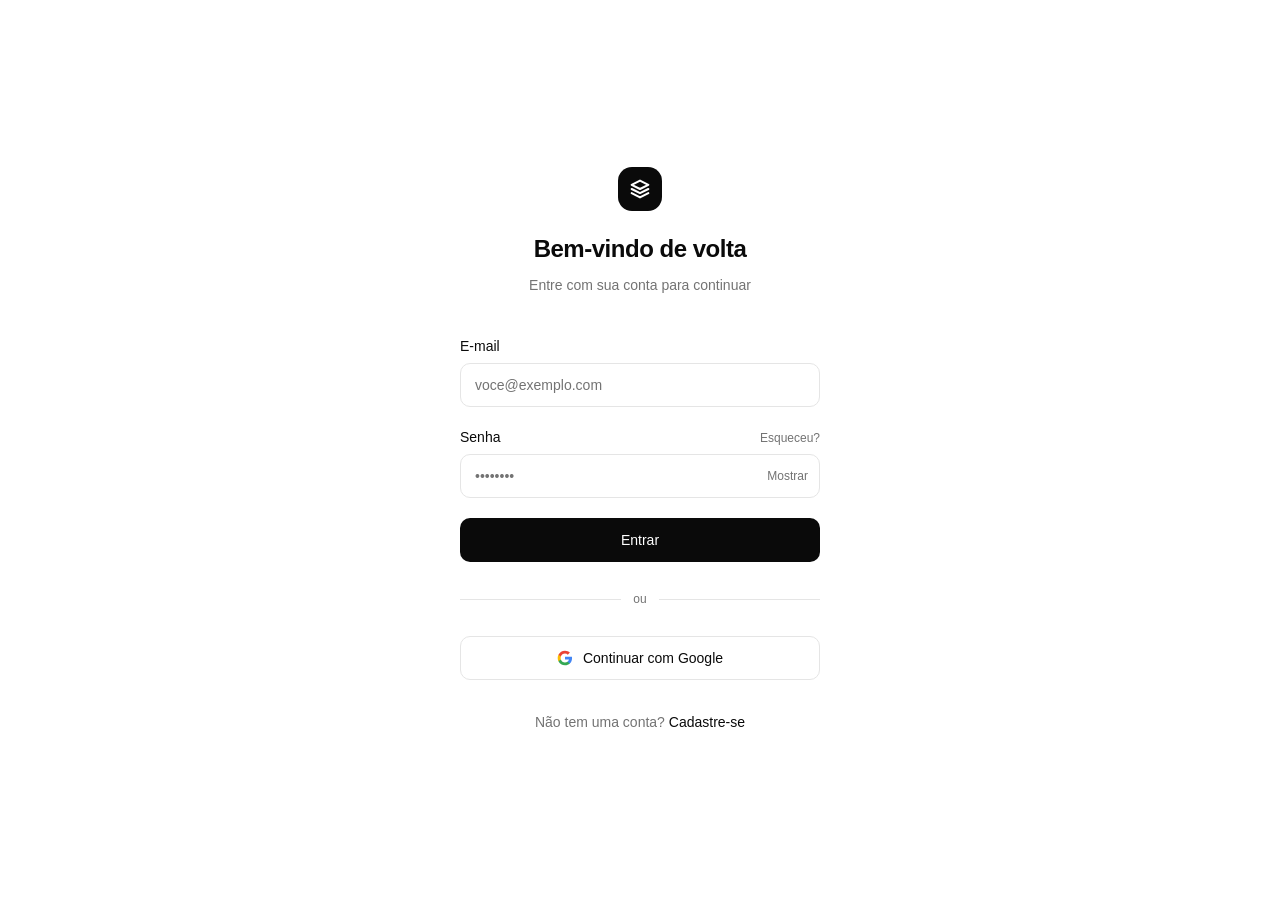
==== index.html @ 91287d7c "feat: primeiro commit do projeto tela de login" ====
<!DOCTYPE html>
<html lang="pt-BR">
<head>
  <meta charset="UTF-8" />
  <meta name="viewport" content="width=device-width, initial-scale=1.0" />
  <title>Entrar — Acesse sua conta</title>
  <link rel="stylesheet" href="style.css" />
</head>
<body>
  <main class="login-container">
    <div class="login-card">
      <!-- Brand -->
      <div class="brand">
        <div class="brand-logo">
          <svg viewBox="0 0 24 24" fill="none" stroke="currentColor" stroke-width="2.5" stroke-linecap="round" stroke-linejoin="round">
            <path d="M12 2L2 7l10 5 10-5-10-5z" />
            <path d="M2 17l10 5 10-5" />
            <path d="M2 12l10 5 10-5" />
          </svg>
        </div>
        <h1>Bem-vindo de volta</h1>
        <p>Entre com sua conta para continuar</p>
      </div>

      <!-- Form -->
      <form class="login-form" onsubmit="event.preventDefault(); console.log('login');">
        <div class="field">
          <label for="email">E-mail</label>
          <input type="email" id="email" placeholder="voce@exemplo.com" required />
        </div>

        <div class="field">
          <div class="field-header">
            <label for="password">Senha</label>
            <a href="#" class="link-muted">Esqueceu?</a>
          </div>
          <div class="password-wrapper">
            <input type="password" id="password" placeholder="••••••••" required />
            <button type="button" class="toggle-password" onclick="togglePassword()">Mostrar</button>
          </div>
        </div>

        <button type="submit" class="btn-primary">Entrar</button>
      </form>

      <!-- Divider -->
      <div class="divider">
        <span>ou</span>
      </div>

      <!-- Google -->
      <button type="button" class="btn-social">
        <svg viewBox="0 0 24 24" width="16" height="16">
          <path fill="#4285F4" d="M22.56 12.25c0-.78-.07-1.53-.2-2.25H12v4.26h5.92c-.26 1.37-1.04 2.53-2.21 3.31v2.77h3.57c2.08-1.92 3.28-4.74 3.28-8.09z"/>
          <path fill="#34A853" d="M12 23c2.97 0 5.46-.98 7.28-2.66l-3.57-2.77c-.98.66-2.23 1.06-3.71 1.06-2.86 0-5.29-1.93-6.16-4.53H2.18v2.84C3.99 20.53 7.7 23 12 23z"/>
          <path fill="#FBBC05" d="M5.84 14.09c-.22-.66-.35-1.36-.35-2.09s.13-1.43.35-2.09V7.07H2.18C1.43 8.55 1 10.22 1 12s.43 3.45 1.18 4.93l2.85-2.22.81-.62z"/>
          <path fill="#EA4335" d="M12 5.38c1.62 0 3.06.56 4.21 1.64l3.15-3.15C17.45 2.09 14.97 1 12 1 7.7 1 3.99 3.47 2.18 7.07l3.66 2.84c.87-2.6 3.3-4.53 6.16-4.53z"/>
        </svg>
        Continuar com Google
      </button>

      <!-- Footer -->
      <p class="signup">
        Não tem uma conta? <a href="#">Cadastre-se</a>
      </p>
    </div>
  </main>

  <script>
    function togglePassword() {
      const input = document.getElementById('password');
      const btn = document.querySelector('.toggle-password');
      if (input.type === 'password') {
        input.type = 'text';
        btn.textContent = 'Ocultar';
      } else {
        input.type = 'password';
        btn.textContent = 'Mostrar';
      }
    }
  </script>
</body>
</html>
---- style.css ----
/* Reset */
* {
  margin: 0;
  padding: 0;
  box-sizing: border-box;
}

:root {
  --background: #ffffff;
  --foreground: #0a0a0a;
  --muted: #f5f5f5;
  --muted-foreground: #737373;
  --border: #e5e5e5;
  --radius: 10px;
}

body {
  font-family: -apple-system, BlinkMacSystemFont, "Segoe UI", Inter, Roboto, sans-serif;
  background-color: var(--background);
  color: var(--foreground);
  -webkit-font-smoothing: antialiased;
  line-height: 1.5;
}

/* Layout */
.login-container {
  min-height: 100vh;
  display: flex;
  align-items: center;
  justify-content: center;
  padding: 48px 24px;
}

.login-card {
  width: 100%;
  max-width: 360px;
}

/* Brand */
.brand {
  text-align: center;
  margin-bottom: 40px;
}

.brand-logo {
  width: 44px;
  height: 44px;
  border-radius: 14px;
  background-color: var(--foreground);
  color: var(--background);
  display: inline-flex;
  align-items: center;
  justify-content: center;
  margin-bottom: 20px;
}

.brand-logo svg {
  width: 20px;
  height: 20px;
}

.brand h1 {
  font-size: 24px;
  font-weight: 600;
  letter-spacing: -0.02em;
  color: var(--foreground);
}

.brand p {
  margin-top: 8px;
  font-size: 14px;
  color: var(--muted-foreground);
}

/* Form */
.login-form {
  display: flex;
  flex-direction: column;
  gap: 20px;
}

.field {
  display: flex;
  flex-direction: column;
  gap: 6px;
}

.field-header {
  display: flex;
  align-items: center;
  justify-content: space-between;
}

.field label {
  font-size: 14px;
  font-weight: 500;
  color: var(--foreground);
}

.link-muted {
  font-size: 12px;
  color: var(--muted-foreground);
  text-decoration: none;
  transition: color 0.15s ease;
}

.link-muted:hover {
  color: var(--foreground);
}

.field input {
  width: 100%;
  height: 44px;
  padding: 0 14px;
  border-radius: var(--radius);
  border: 1px solid var(--border);
  background-color: var(--background);
  color: var(--foreground);
  font-size: 14px;
  font-family: inherit;
  outline: none;
  transition: border-color 0.15s ease;
}

.field input::placeholder {
  color: var(--muted-foreground);
}

.field input:focus {
  border-color: var(--foreground);
}

/* Password */
.password-wrapper {
  position: relative;
}

.password-wrapper input {
  padding-right: 70px;
}

.toggle-password {
  position: absolute;
  right: 12px;
  top: 50%;
  transform: translateY(-50%);
  background: none;
  border: none;
  font-size: 12px;
  color: var(--muted-foreground);
  cursor: pointer;
  font-family: inherit;
  transition: color 0.15s ease;
}

.toggle-password:hover {
  color: var(--foreground);
}

/* Buttons */
.btn-primary {
  width: 100%;
  height: 44px;
  border-radius: var(--radius);
  background-color: var(--foreground);
  color: var(--background);
  font-size: 14px;
  font-weight: 500;
  font-family: inherit;
  border: none;
  cursor: pointer;
  transition: opacity 0.15s ease;
}

.btn-primary:hover {
  opacity: 0.9;
}

.btn-primary:active {
  opacity: 0.8;
}

/* Divider */
.divider {
  display: flex;
  align-items: center;
  gap: 12px;
  margin: 28px 0;
}

.divider::before,
.divider::after {
  content: "";
  flex: 1;
  height: 1px;
  background-color: var(--border);
}

.divider span {
  font-size: 12px;
  color: var(--muted-foreground);
}

/* Social button */
.btn-social {
  width: 100%;
  height: 44px;
  border-radius: var(--radius);
  border: 1px solid var(--border);
  background-color: var(--background);
  color: var(--foreground);
  font-size: 14px;
  font-weight: 500;
  font-family: inherit;
  cursor: pointer;
  display: flex;
  align-items: center;
  justify-content: center;
  gap: 10px;
  transition: background-color 0.15s ease;
}

.btn-social:hover {
  background-color: var(--muted);
}

/* Footer */
.signup {
  margin-top: 32px;
  text-align: center;
  font-size: 14px;
  color: var(--muted-foreground);
}

.signup a {
  color: var(--foreground);
  font-weight: 500;
  text-decoration: none;
}

.signup a:hover {
  text-decoration: underline;
  text-underline-offset: 4px;
}
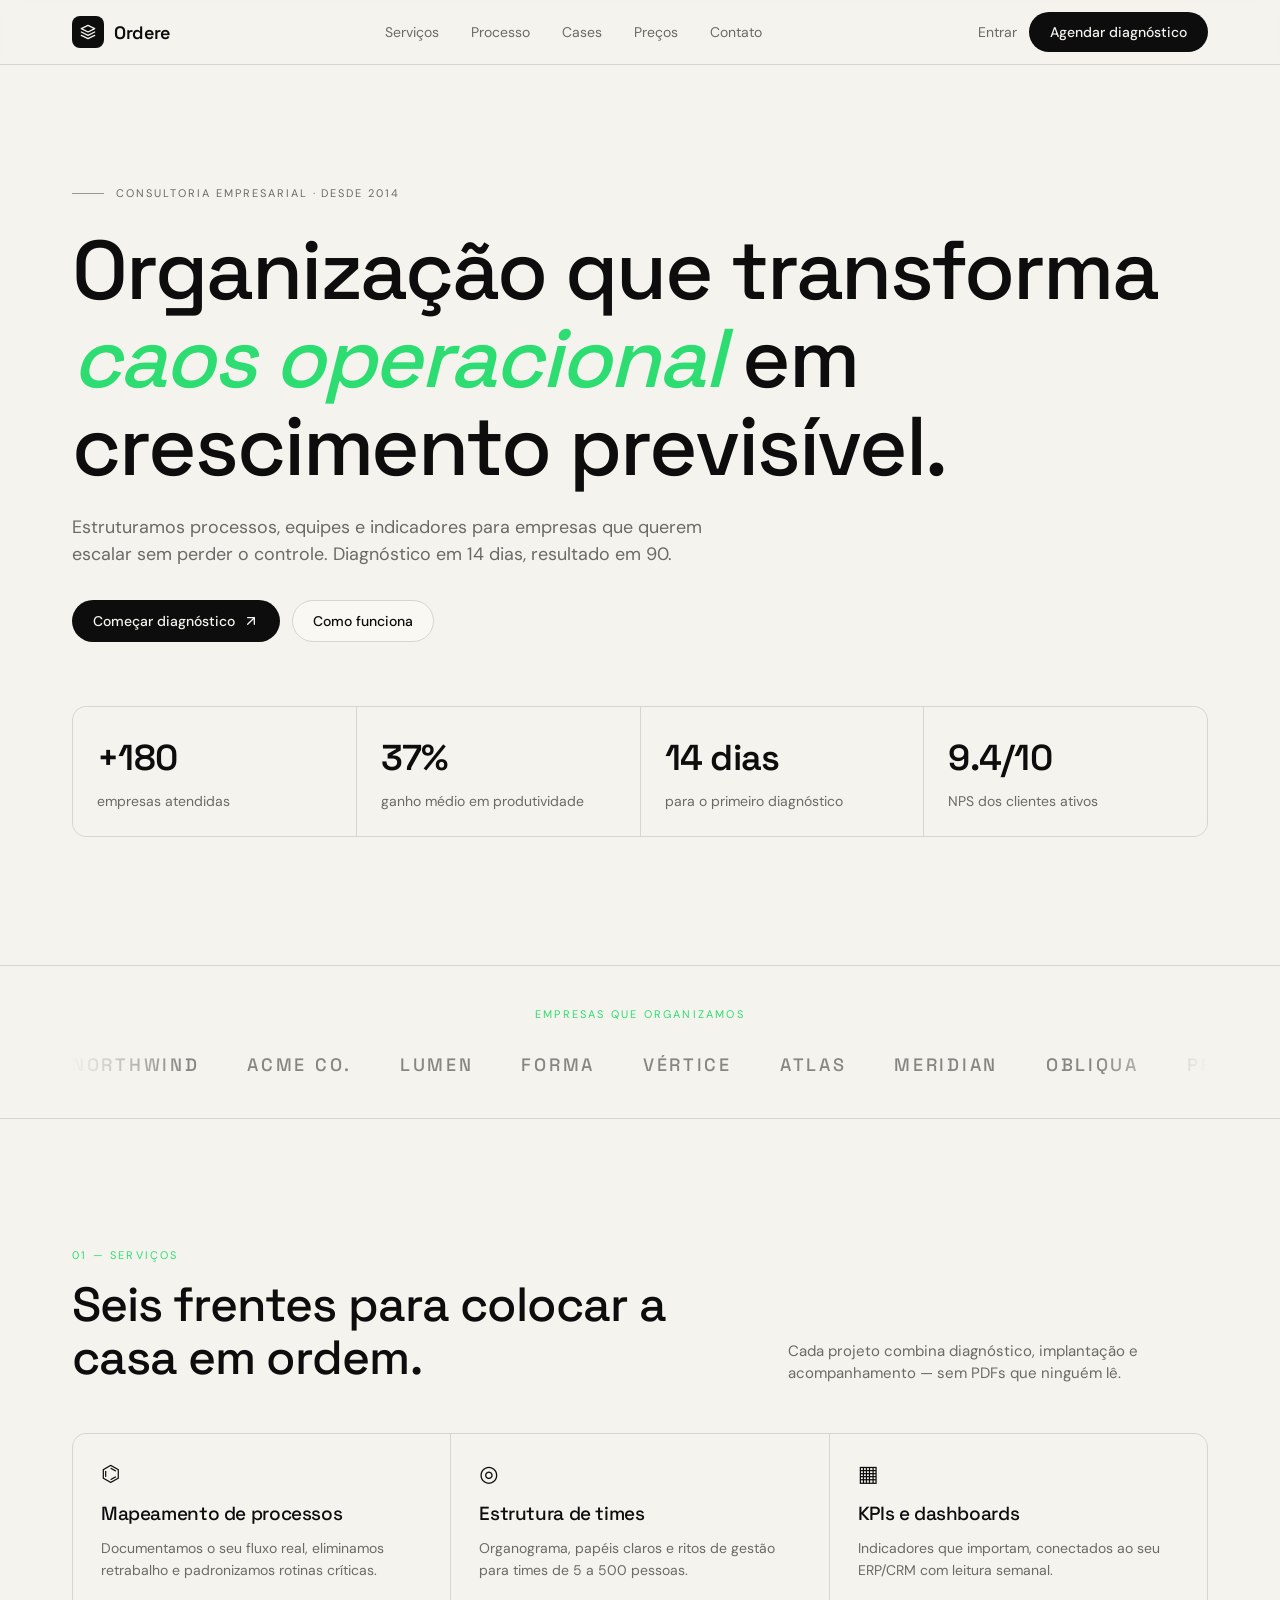
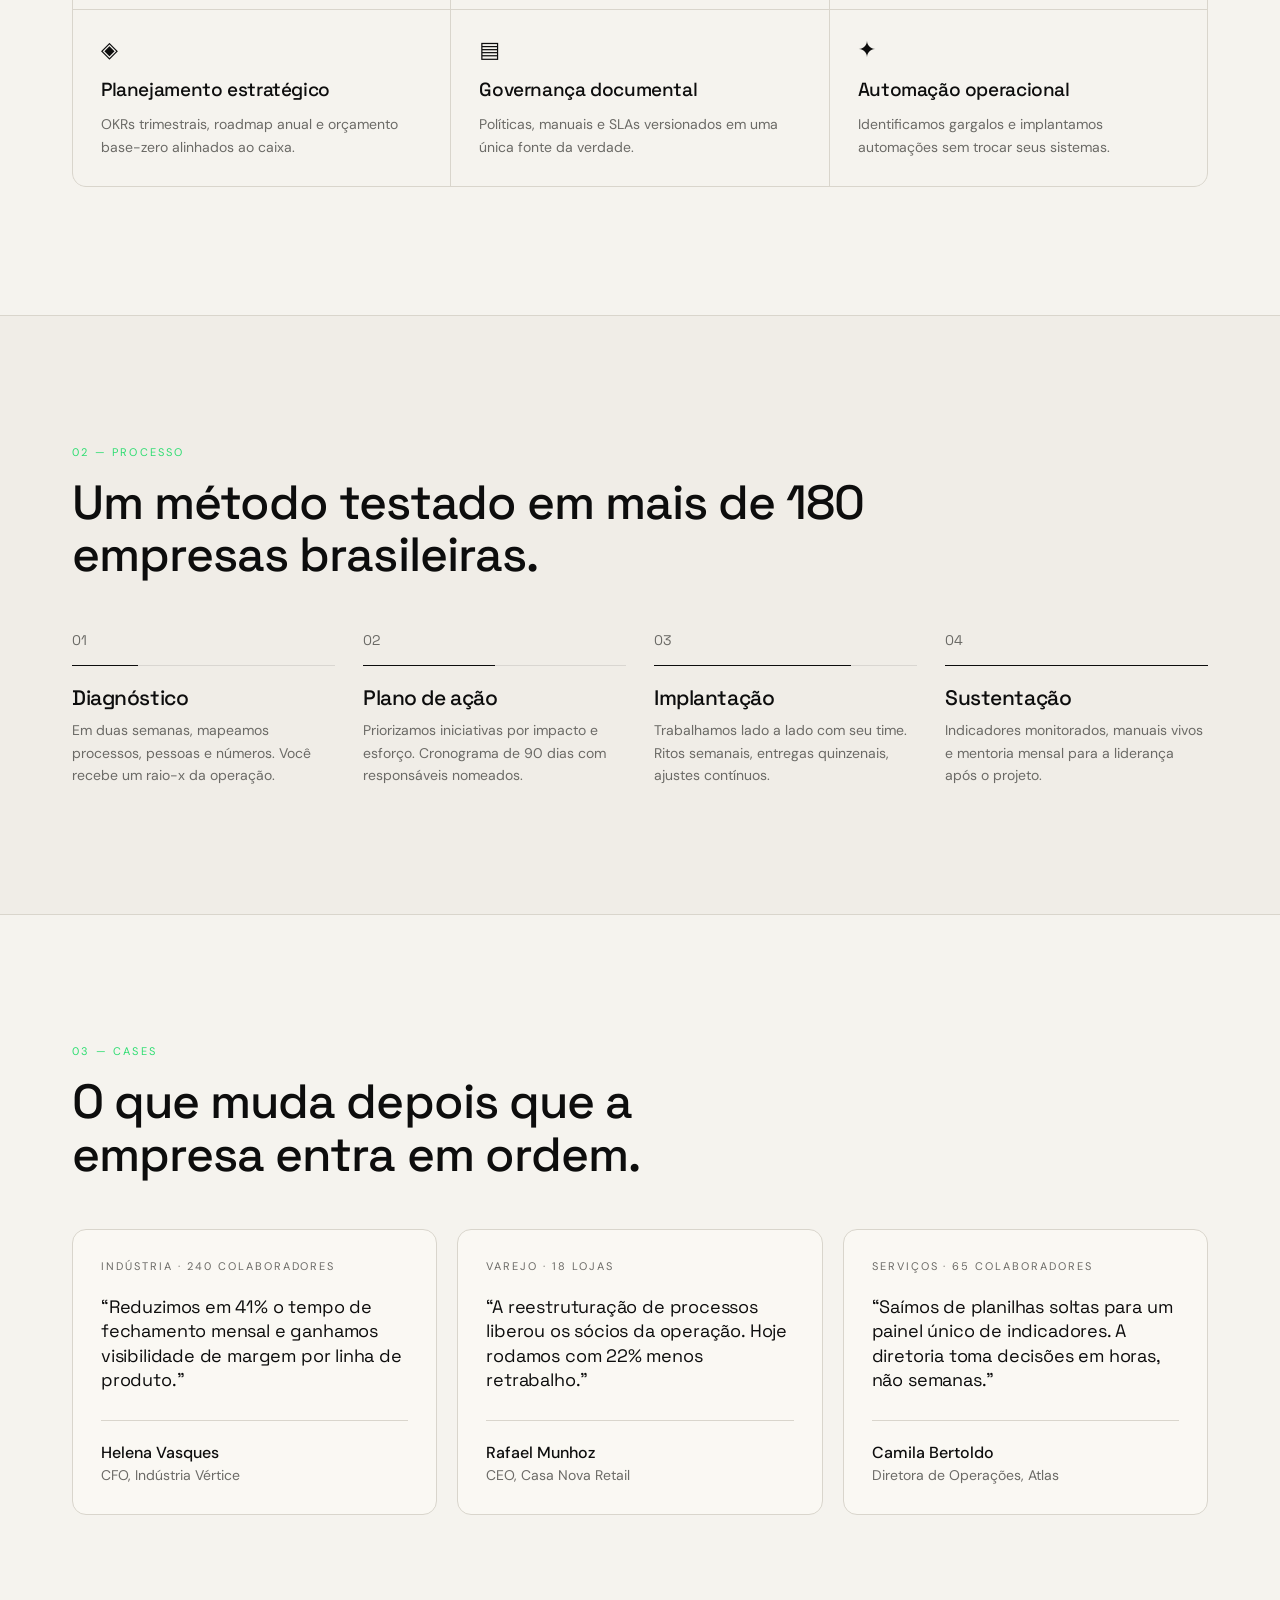
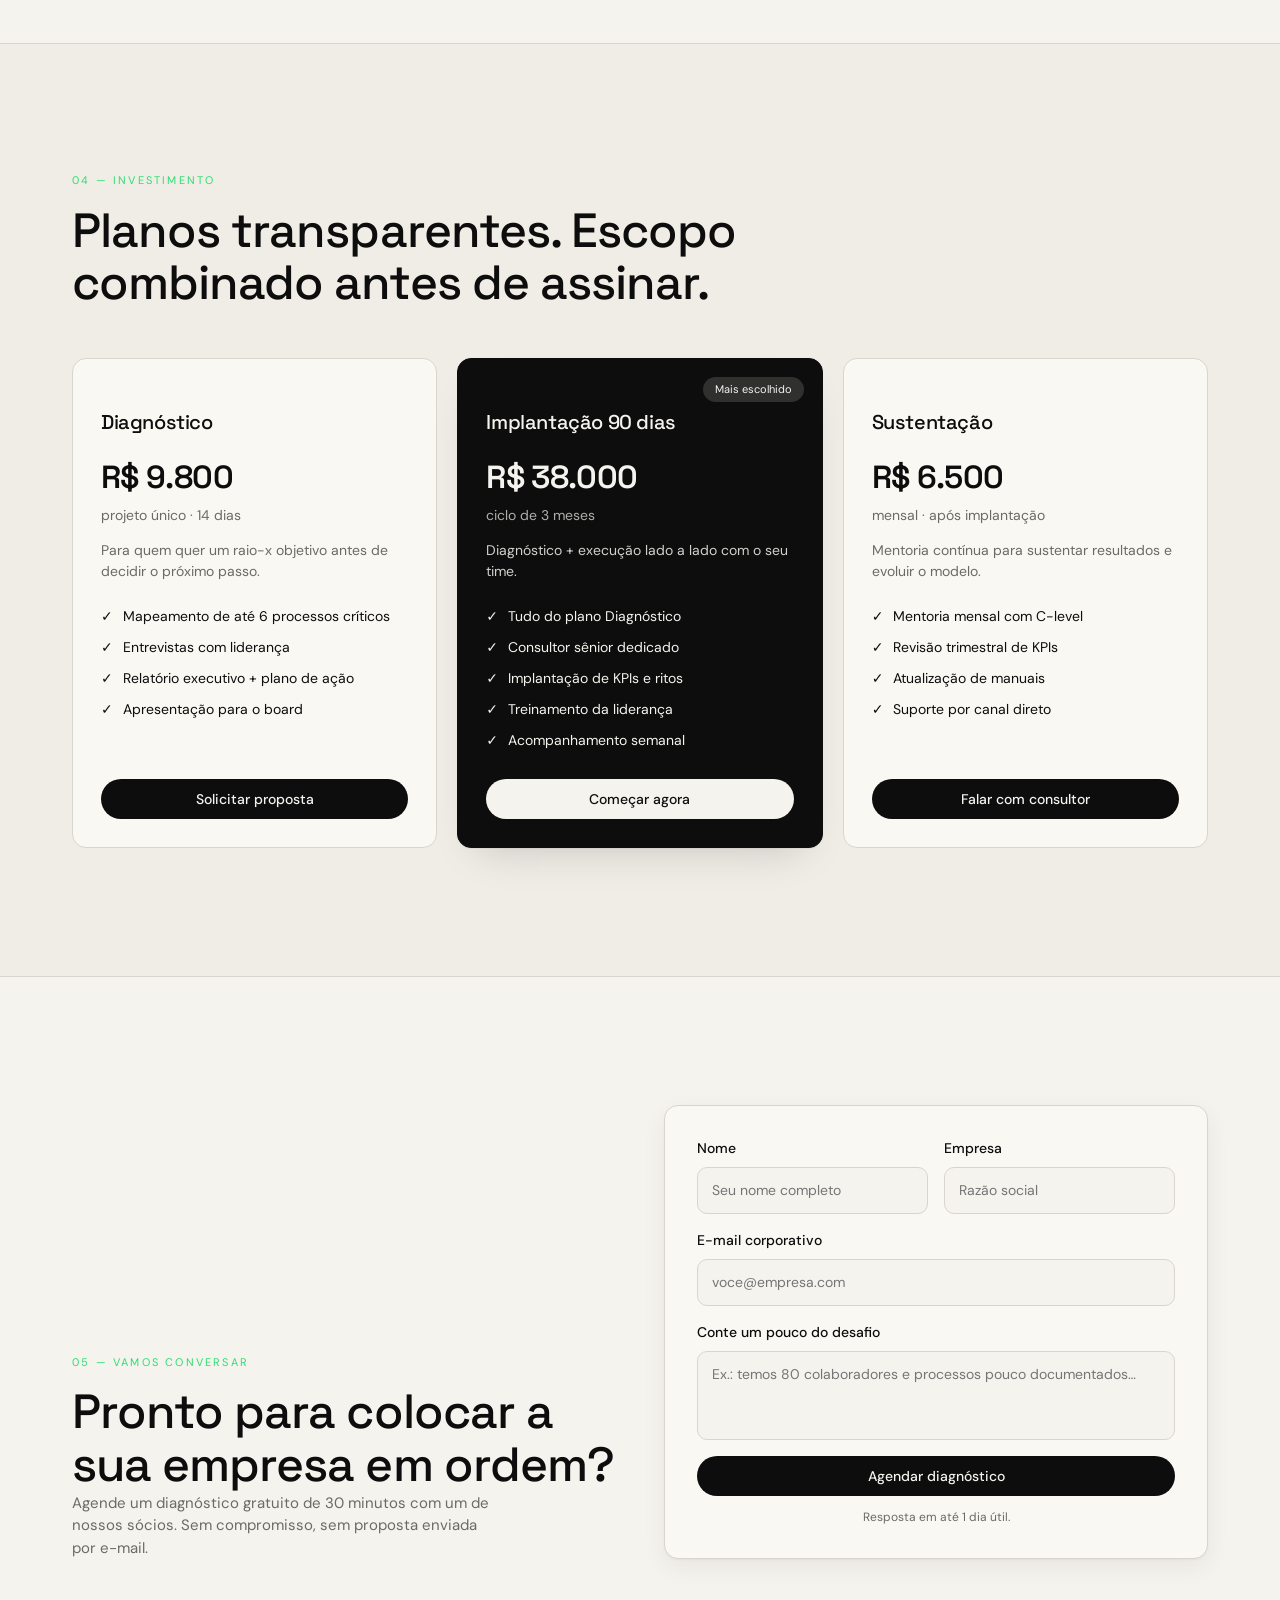
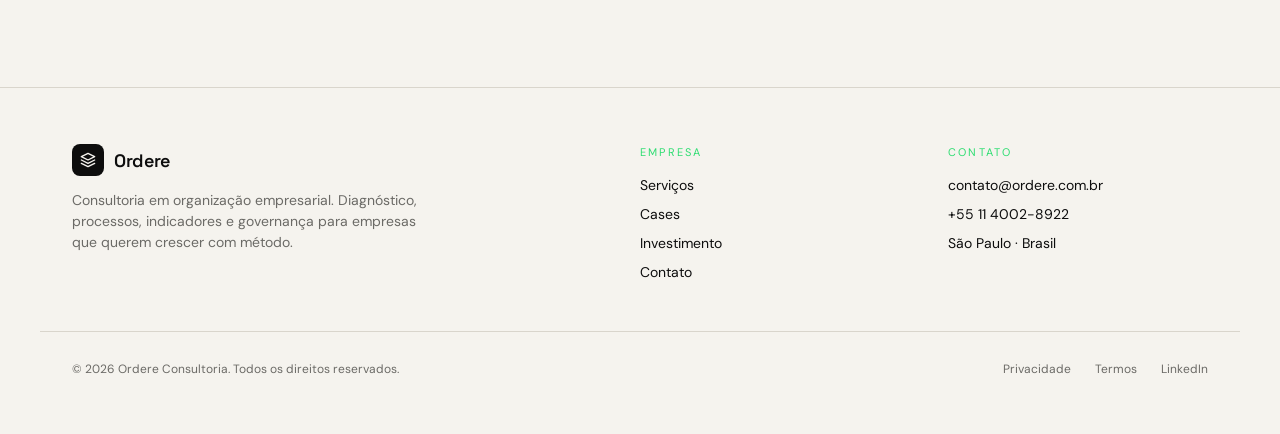
==== commit 83d7f64b: "feat: primeiro commit do projeto" ====
--- a/index.html
+++ b/index.html
@@ -3,81 +3,327 @@
 <head>
   <meta charset="UTF-8" />
   <meta name="viewport" content="width=device-width, initial-scale=1.0" />
-  <title>Entrar — Acesse sua conta</title>
-  <link rel="stylesheet" href="style.css" />
+  <title>Ordere — Consultoria em organização empresarial</title>
+  <meta name="description" content="Diagnóstico, processos, KPIs e governança para empresas que querem escalar com método. Resultado em 90 dias." />
+  <link rel="preconnect" href="https://fonts.googleapis.com" />
+  <link rel="preconnect" href="https://fonts.gstatic.com" crossorigin />
+  <link href="https://fonts.googleapis.com/css2?family=Space+Grotesk:wght@400;500;600;700&family=DM+Sans:wght@400;500;600&display=swap" rel="stylesheet" />
+  <link rel="stylesheet" href="css/land.css" />
 </head>
 <body>
-  <main class="login-container">
-    <div class="login-card">
-      <!-- Brand -->
-      <div class="brand">
-        <div class="brand-logo">
-          <svg viewBox="0 0 24 24" fill="none" stroke="currentColor" stroke-width="2.5" stroke-linecap="round" stroke-linejoin="round">
-            <path d="M12 2L2 7l10 5 10-5-10-5z" />
-            <path d="M2 17l10 5 10-5" />
-            <path d="M2 12l10 5 10-5" />
-          </svg>
-        </div>
-        <h1>Bem-vindo de volta</h1>
-        <p>Entre com sua conta para continuar</p>
-      </div>
-
-      <!-- Form -->
-      <form class="login-form" onsubmit="event.preventDefault(); console.log('login');">
+
+  <!-- NAVBAR -->
+  <header class="navbar">
+    <div class="container nav-inner">
+      <a href="#" class="logo">
+        <span class="logo-mark">
+          <svg viewBox="0 0 24 24" fill="none" stroke="currentColor" stroke-width="2" stroke-linecap="round" stroke-linejoin="round"><polygon points="12 2 2 7 12 12 22 7 12 2"></polygon><polyline points="2 17 12 22 22 17"></polyline><polyline points="2 12 12 17 22 12"></polyline></svg>
+        </span>
+        <span class="logo-text">Ordere</span>
+      </a>
+      <nav class="nav-links">
+        <a href="#servicos">Serviços</a>
+        <a href="#processo">Processo</a>
+        <a href="#cases">Cases</a>
+        <a href="#precos">Preços</a>
+        <a href="#contato">Contato</a>
+      </nav>
+      <div class="nav-actions">
+        <a href="login.html" class="link-muted hide-sm">Entrar</a>
+        <a href="#contato" class="btn btn-primary">Agendar diagnóstico</a>
+      </div>
+    </div>
+  </header>
+
+  <!-- HERO -->
+  <section class="hero">
+    <div class="container">
+      <div class="eyebrow">
+        <span class="eyebrow-line"></span>
+        Consultoria empresarial · Desde 2014
+      </div>
+      <h1 class="hero-title">
+        Organização que transforma
+        <span class="italic muted"> caos operacional </span>
+        em crescimento previsível.
+      </h1>
+      <p class="hero-sub">
+        Estruturamos processos, equipes e indicadores para empresas que querem escalar
+        sem perder o controle. Diagnóstico em 14 dias, resultado em 90.
+      </p>
+      <div class="hero-actions">
+        <a href="#contato" class="btn btn-primary">
+          Começar diagnóstico
+          <svg class="icon" viewBox="0 0 24 24" fill="none" stroke="currentColor" stroke-width="2" stroke-linecap="round" stroke-linejoin="round"><line x1="7" y1="17" x2="17" y2="7"></line><polyline points="7 7 17 7 17 17"></polyline></svg>
+        </a>
+        <a href="#processo" class="btn btn-outline">Como funciona</a>
+      </div>
+
+      <div class="metrics">
+        <div class="metric"><div class="metric-k">+180</div><div class="metric-v">empresas atendidas</div></div>
+        <div class="metric"><div class="metric-k">37%</div><div class="metric-v">ganho médio em produtividade</div></div>
+        <div class="metric"><div class="metric-k">14 dias</div><div class="metric-v">para o primeiro diagnóstico</div></div>
+        <div class="metric"><div class="metric-k">9.4/10</div><div class="metric-v">NPS dos clientes ativos</div></div>
+      </div>
+    </div>
+  </section>
+
+  <!-- LOGOS -->
+  <section class="logos">
+    <div class="container">
+      <p class="section-eyebrow center">Empresas que organizamos</p>
+      <div class="marquee-mask">
+        <div class="marquee-track">
+          <span>NORTHWIND</span><span>ACME CO.</span><span>LUMEN</span><span>FORMA</span>
+          <span>VÉRTICE</span><span>ATLAS</span><span>MERIDIAN</span><span>OBLIQUA</span>
+          <span>PRISMA</span><span>CASA NOVA</span><span>ORBE</span><span>TRAMA</span>
+          <!-- duplicate for seamless loop -->
+          <span>NORTHWIND</span><span>ACME CO.</span><span>LUMEN</span><span>FORMA</span>
+          <span>VÉRTICE</span><span>ATLAS</span><span>MERIDIAN</span><span>OBLIQUA</span>
+          <span>PRISMA</span><span>CASA NOVA</span><span>ORBE</span><span>TRAMA</span>
+        </div>
+      </div>
+    </div>
+  </section>
+
+  <!-- SERVIÇOS -->
+  <section id="servicos" class="section">
+    <div class="container">
+      <div class="section-head">
+        <div>
+          <p class="section-eyebrow">01 — Serviços</p>
+          <h2 class="section-title">Seis frentes para colocar a casa em ordem.</h2>
+        </div>
+        <p class="section-lead">Cada projeto combina diagnóstico, implantação e acompanhamento — sem PDFs que ninguém lê.</p>
+      </div>
+
+      <div class="grid-cards">
+        <article class="card">
+          <div class="card-icon">⌬</div>
+          <h3>Mapeamento de processos</h3>
+          <p>Documentamos o seu fluxo real, eliminamos retrabalho e padronizamos rotinas críticas.</p>
+        </article>
+        <article class="card">
+          <div class="card-icon">◎</div>
+          <h3>Estrutura de times</h3>
+          <p>Organograma, papéis claros e ritos de gestão para times de 5 a 500 pessoas.</p>
+        </article>
+        <article class="card">
+          <div class="card-icon">▦</div>
+          <h3>KPIs e dashboards</h3>
+          <p>Indicadores que importam, conectados ao seu ERP/CRM com leitura semanal.</p>
+        </article>
+        <article class="card">
+          <div class="card-icon">◈</div>
+          <h3>Planejamento estratégico</h3>
+          <p>OKRs trimestrais, roadmap anual e orçamento base-zero alinhados ao caixa.</p>
+        </article>
+        <article class="card">
+          <div class="card-icon">▤</div>
+          <h3>Governança documental</h3>
+          <p>Políticas, manuais e SLAs versionados em uma única fonte da verdade.</p>
+        </article>
+        <article class="card">
+          <div class="card-icon">✦</div>
+          <h3>Automação operacional</h3>
+          <p>Identificamos gargalos e implantamos automações sem trocar seus sistemas.</p>
+        </article>
+      </div>
+    </div>
+  </section>
+
+  <!-- PROCESSO -->
+  <section id="processo" class="section section-alt">
+    <div class="container">
+      <p class="section-eyebrow">02 — Processo</p>
+      <h2 class="section-title narrow">Um método testado em mais de 180 empresas brasileiras.</h2>
+
+      <div class="steps">
+        <div class="step">
+          <div class="step-n">01</div>
+          <div class="step-bar"><div class="step-bar-fill" style="width:25%"></div></div>
+          <h3>Diagnóstico</h3>
+          <p>Em duas semanas, mapeamos processos, pessoas e números. Você recebe um raio-x da operação.</p>
+        </div>
+        <div class="step">
+          <div class="step-n">02</div>
+          <div class="step-bar"><div class="step-bar-fill" style="width:50%"></div></div>
+          <h3>Plano de ação</h3>
+          <p>Priorizamos iniciativas por impacto e esforço. Cronograma de 90 dias com responsáveis nomeados.</p>
+        </div>
+        <div class="step">
+          <div class="step-n">03</div>
+          <div class="step-bar"><div class="step-bar-fill" style="width:75%"></div></div>
+          <h3>Implantação</h3>
+          <p>Trabalhamos lado a lado com seu time. Ritos semanais, entregas quinzenais, ajustes contínuos.</p>
+        </div>
+        <div class="step">
+          <div class="step-n">04</div>
+          <div class="step-bar"><div class="step-bar-fill" style="width:100%"></div></div>
+          <h3>Sustentação</h3>
+          <p>Indicadores monitorados, manuais vivos e mentoria mensal para a liderança após o projeto.</p>
+        </div>
+      </div>
+    </div>
+  </section>
+
+  <!-- CASES -->
+  <section id="cases" class="section">
+    <div class="container">
+      <p class="section-eyebrow">03 — Cases</p>
+      <h2 class="section-title">O que muda depois que a empresa entra em ordem.</h2>
+
+      <div class="cases">
+        <figure class="case">
+          <div class="case-sector">Indústria · 240 colaboradores</div>
+          <blockquote>“Reduzimos em 41% o tempo de fechamento mensal e ganhamos visibilidade de margem por linha de produto.”</blockquote>
+          <figcaption><strong>Helena Vasques</strong><span>CFO, Indústria Vértice</span></figcaption>
+        </figure>
+        <figure class="case">
+          <div class="case-sector">Varejo · 18 lojas</div>
+          <blockquote>“A reestruturação de processos liberou os sócios da operação. Hoje rodamos com 22% menos retrabalho.”</blockquote>
+          <figcaption><strong>Rafael Munhoz</strong><span>CEO, Casa Nova Retail</span></figcaption>
+        </figure>
+        <figure class="case">
+          <div class="case-sector">Serviços · 65 colaboradores</div>
+          <blockquote>“Saímos de planilhas soltas para um painel único de indicadores. A diretoria toma decisões em horas, não semanas.”</blockquote>
+          <figcaption><strong>Camila Bertoldo</strong><span>Diretora de Operações, Atlas</span></figcaption>
+        </figure>
+      </div>
+    </div>
+  </section>
+
+  <!-- PREÇOS -->
+  <section id="precos" class="section section-alt">
+    <div class="container">
+      <p class="section-eyebrow">04 — Investimento</p>
+      <h2 class="section-title narrow">Planos transparentes. Escopo combinado antes de assinar.</h2>
+
+      <div class="plans">
+        <div class="plan">
+          <h3>Diagnóstico</h3>
+          <div class="plan-price">R$ 9.800</div>
+          <div class="plan-period">projeto único · 14 dias</div>
+          <p class="plan-desc">Para quem quer um raio-x objetivo antes de decidir o próximo passo.</p>
+          <ul>
+            <li>Mapeamento de até 6 processos críticos</li>
+            <li>Entrevistas com liderança</li>
+            <li>Relatório executivo + plano de ação</li>
+            <li>Apresentação para o board</li>
+          </ul>
+          <a href="#contato" class="btn btn-primary block">Solicitar proposta</a>
+        </div>
+
+        <div class="plan plan-featured">
+          <div class="plan-tag">Mais escolhido</div>
+          <h3>Implantação 90 dias</h3>
+          <div class="plan-price">R$ 38.000</div>
+          <div class="plan-period">ciclo de 3 meses</div>
+          <p class="plan-desc">Diagnóstico + execução lado a lado com o seu time.</p>
+          <ul>
+            <li>Tudo do plano Diagnóstico</li>
+            <li>Consultor sênior dedicado</li>
+            <li>Implantação de KPIs e ritos</li>
+            <li>Treinamento da liderança</li>
+            <li>Acompanhamento semanal</li>
+          </ul>
+          <a href="#contato" class="btn btn-invert block">Começar agora</a>
+        </div>
+
+        <div class="plan">
+          <h3>Sustentação</h3>
+          <div class="plan-price">R$ 6.500</div>
+          <div class="plan-period">mensal · após implantação</div>
+          <p class="plan-desc">Mentoria contínua para sustentar resultados e evoluir o modelo.</p>
+          <ul>
+            <li>Mentoria mensal com C-level</li>
+            <li>Revisão trimestral de KPIs</li>
+            <li>Atualização de manuais</li>
+            <li>Suporte por canal direto</li>
+          </ul>
+          <a href="#contato" class="btn btn-primary block">Falar com consultor</a>
+        </div>
+      </div>
+    </div>
+  </section>
+
+  <!-- CONTATO -->
+  <section id="contato" class="section">
+    <div class="container cta-grid">
+      <div>
+        <p class="section-eyebrow">05 — Vamos conversar</p>
+        <h2 class="section-title">Pronto para colocar a sua empresa em ordem?</h2>
+        <p class="section-lead">
+          Agende um diagnóstico gratuito de 30 minutos com um de nossos sócios.
+          Sem compromisso, sem proposta enviada por e-mail.
+        </p>
+      </div>
+
+      <form class="contact-form" onsubmit="event.preventDefault(); alert('Obrigado! Entraremos em contato em breve.');">
+        <div class="form-row">
+          <div class="field">
+            <label>Nome</label>
+            <input type="text" placeholder="Seu nome completo" required />
+          </div>
+          <div class="field">
+            <label>Empresa</label>
+            <input type="text" placeholder="Razão social" required />
+          </div>
+        </div>
         <div class="field">
-          <label for="email">E-mail</label>
-          <input type="email" id="email" placeholder="voce@exemplo.com" required />
-        </div>
-
+          <label>E-mail corporativo</label>
+          <input type="email" placeholder="voce@empresa.com" required />
+        </div>
         <div class="field">
-          <div class="field-header">
-            <label for="password">Senha</label>
-            <a href="#" class="link-muted">Esqueceu?</a>
-          </div>
-          <div class="password-wrapper">
-            <input type="password" id="password" placeholder="••••••••" required />
-            <button type="button" class="toggle-password" onclick="togglePassword()">Mostrar</button>
-          </div>
-        </div>
-
-        <button type="submit" class="btn-primary">Entrar</button>
+          <label>Conte um pouco do desafio</label>
+          <textarea rows="3" placeholder="Ex.: temos 80 colaboradores e processos pouco documentados…"></textarea>
+        </div>
+        <button type="submit" class="btn btn-primary block">Agendar diagnóstico</button>
+        <p class="form-note">Resposta em até 1 dia útil.</p>
       </form>
-
-      <!-- Divider -->
-      <div class="divider">
-        <span>ou</span>
-      </div>
-
-      <!-- Google -->
-      <button type="button" class="btn-social">
-        <svg viewBox="0 0 24 24" width="16" height="16">
-          <path fill="#4285F4" d="M22.56 12.25c0-.78-.07-1.53-.2-2.25H12v4.26h5.92c-.26 1.37-1.04 2.53-2.21 3.31v2.77h3.57c2.08-1.92 3.28-4.74 3.28-8.09z"/>
-          <path fill="#34A853" d="M12 23c2.97 0 5.46-.98 7.28-2.66l-3.57-2.77c-.98.66-2.23 1.06-3.71 1.06-2.86 0-5.29-1.93-6.16-4.53H2.18v2.84C3.99 20.53 7.7 23 12 23z"/>
-          <path fill="#FBBC05" d="M5.84 14.09c-.22-.66-.35-1.36-.35-2.09s.13-1.43.35-2.09V7.07H2.18C1.43 8.55 1 10.22 1 12s.43 3.45 1.18 4.93l2.85-2.22.81-.62z"/>
-          <path fill="#EA4335" d="M12 5.38c1.62 0 3.06.56 4.21 1.64l3.15-3.15C17.45 2.09 14.97 1 12 1 7.7 1 3.99 3.47 2.18 7.07l3.66 2.84c.87-2.6 3.3-4.53 6.16-4.53z"/>
-        </svg>
-        Continuar com Google
-      </button>
-
-      <!-- Footer -->
-      <p class="signup">
-        Não tem uma conta? <a href="#">Cadastre-se</a>
-      </p>
-    </div>
-  </main>
-
-  <script>
-    function togglePassword() {
-      const input = document.getElementById('password');
-      const btn = document.querySelector('.toggle-password');
-      if (input.type === 'password') {
-        input.type = 'text';
-        btn.textContent = 'Ocultar';
-      } else {
-        input.type = 'password';
-        btn.textContent = 'Mostrar';
-      }
-    }
-  </script>
+    </div>
+  </section>
+
+  <!-- FOOTER -->
+  <footer class="footer">
+    <div class="container footer-grid">
+      <div class="footer-brand">
+        <a href="#" class="logo">
+          <span class="logo-mark">
+            <svg viewBox="0 0 24 24" fill="none" stroke="currentColor" stroke-width="2" stroke-linecap="round" stroke-linejoin="round"><polygon points="12 2 2 7 12 12 22 7 12 2"></polygon><polyline points="2 17 12 22 22 17"></polyline><polyline points="2 12 12 17 22 12"></polyline></svg>
+          </span>
+          <span class="logo-text">Ordere</span>
+        </a>
+        <p>Consultoria em organização empresarial. Diagnóstico, processos, indicadores e governança para empresas que querem crescer com método.</p>
+      </div>
+      <div>
+        <div class="section-eyebrow">Empresa</div>
+        <ul class="footer-list">
+          <li><a href="#servicos">Serviços</a></li>
+          <li><a href="#cases">Cases</a></li>
+          <li><a href="#precos">Investimento</a></li>
+          <li><a href="#contato">Contato</a></li>
+        </ul>
+      </div>
+      <div>
+        <div class="section-eyebrow">Contato</div>
+        <ul class="footer-list">
+          <li>contato@ordere.com.br</li>
+          <li>+55 11 4002-8922</li>
+          <li>São Paulo · Brasil</li>
+        </ul>
+      </div>
+    </div>
+    <div class="container footer-bottom">
+      <div>© <span id="year"></span> Ordere Consultoria. Todos os direitos reservados.</div>
+      <div class="footer-legal">
+        <a href="#">Privacidade</a>
+        <a href="#">Termos</a>
+        <a href="#">LinkedIn</a>
+      </div>
+    </div>
+  </footer>
+
+  <script>document.getElementById('year').textContent = new Date().getFullYear();</script>
 </body>
 </html>
--- a/css/land.css
+++ b/css/land.css
@@ -0,0 +1,483 @@
+/* =========================================================
+   Ordere — Landing Page (HTML + CSS puro)
+   Estilo: Paper & Ink (minimalista, editorial)
+   ========================================================= */
+
+:root {
+  --bg: #f5f3ee;
+  --paper: #faf8f3;
+  --ink: #0d0d0d;
+  --ink-2: #2d2d2d;
+  --muted: #6b6a66;
+  --secondary: #e8e4dd;
+  --hairline: #d9d5cc;
+  --radius: 14px;
+  --radius-sm: 10px;
+  --radius-pill: 999px;
+  --shadow-soft: 0 1px 2px rgba(0,0,0,.04), 0 8px 24px rgba(0,0,0,.06);
+  --shadow-card: 0 1px 0 rgba(0,0,0,.04), 0 20px 40px -20px rgba(0,0,0,.18);
+  --font-display: "Space Grotesk", system-ui, -apple-system, Segoe UI, Roboto, sans-serif;
+  --font-body: "DM Sans", system-ui, -apple-system, Segoe UI, Roboto, sans-serif;
+  --container: 1200px;
+}
+
+/* RESET */
+*, *::before, *::after { box-sizing: border-box; }
+* { margin: 0; padding: 0; }
+html { scroll-behavior: smooth; -webkit-text-size-adjust: 100%; overflow-x: hidden; }
+body {
+  font-family: var(--font-body);
+  background: var(--bg);
+  color: var(--ink);
+  line-height: 1.5;
+  -webkit-font-smoothing: antialiased;
+  text-rendering: optimizeLegibility;
+  overflow-x: hidden;
+  word-wrap: break-word;
+  overflow-wrap: break-word;
+}
+img, svg { display: block; max-width: 100%; }
+a { color: inherit; text-decoration: none; }
+ul { list-style: none; }
+button { font: inherit; cursor: pointer; border: none; background: none; color: inherit; }
+input, textarea { font: inherit; color: inherit; }
+
+h1, h2, h3, h4 {
+  font-family: var(--font-display);
+  letter-spacing: -0.02em;
+  font-weight: 500;
+  line-height: 1.1;
+  overflow-wrap: break-word;
+}
+
+/* LAYOUT */
+.container {
+  max-width: var(--container);
+  margin: 0 auto;
+  padding: 0 20px;
+}
+@media (min-width: 768px) { .container { padding: 0 32px; } }
+
+/* BUTTONS */
+.btn {
+  display: inline-flex;
+  align-items: center;
+  justify-content: center;
+  gap: 8px;
+  padding: 12px 20px;
+  border-radius: var(--radius-pill);
+  font-size: 14px;
+  font-weight: 500;
+  transition: opacity .2s ease, background .2s ease, transform .2s ease;
+  border: 1px solid transparent;
+  white-space: nowrap;
+  line-height: 1;
+}
+.btn .icon { width: 16px; height: 16px; transition: transform .2s ease; flex-shrink: 0; }
+.btn:hover .icon { transform: translate(2px, -2px); }
+
+.btn-primary { background: var(--ink); color: var(--bg); }
+.btn-primary:hover { opacity: .9; }
+
+.btn-outline { background: var(--paper); color: var(--ink); border-color: var(--hairline); }
+.btn-outline:hover { background: var(--secondary); }
+
+.btn-invert { background: var(--bg); color: var(--ink); }
+.btn-invert:hover { opacity: .9; }
+
+.block { display: flex; width: 100%; }
+
+/* NAVBAR */
+.navbar {
+  position: sticky;
+  top: 0;
+  z-index: 40;
+  border-bottom: 1px solid var(--hairline);
+  background: rgba(245, 243, 238, 0.85);
+  backdrop-filter: saturate(180%) blur(10px);
+  -webkit-backdrop-filter: saturate(180%) blur(10px);
+}
+.nav-inner {
+  display: flex;
+  align-items: center;
+  justify-content: space-between;
+  gap: 12px;
+  height: 64px;
+}
+.logo { display: flex; align-items: center; gap: 10px; flex-shrink: 0; }
+.logo-mark {
+  width: 32px; height: 32px;
+  border-radius: 8px;
+  background: var(--ink); color: var(--bg);
+  display: grid; place-items: center;
+  flex-shrink: 0;
+}
+.logo-mark svg { width: 16px; height: 16px; }
+.logo-text {
+  font-family: var(--font-display);
+  font-weight: 600;
+  font-size: 18px;
+  letter-spacing: -0.02em;
+}
+.nav-links { display: none; gap: 32px; }
+.nav-links a { font-size: 14px; color: var(--muted); transition: color .2s; }
+.nav-links a:hover { color: var(--ink); }
+.nav-actions { display: flex; align-items: center; gap: 12px; flex-shrink: 0; }
+.link-muted { font-size: 14px; color: var(--muted); }
+.link-muted:hover { color: var(--ink); }
+.hide-sm { display: none; }
+
+@media (max-width: 540px) {
+  .nav-actions .btn { padding: 10px 14px; font-size: 13px; }
+}
+@media (min-width: 768px) {
+  .nav-links { display: flex; }
+  .hide-sm { display: inline; }
+}
+
+/* HERO */
+.hero {
+  border-bottom: 1px solid var(--hairline);
+  padding: 64px 0 80px;
+}
+.eyebrow {
+  display: inline-flex;
+  align-items: center;
+  gap: 12px;
+  font-size: 11px;
+  text-transform: uppercase;
+  letter-spacing: 0.18em;
+  color: var(--muted);
+  flex-wrap: wrap;
+}
+.eyebrow-line {
+  display: inline-block;
+  width: 32px; height: 1px;
+  background: rgba(13,13,13,.4);
+}
+.hero-title {
+  margin-top: 24px;
+  max-width: 1100px;
+  font-size: clamp(28px, 6.5vw, 88px);
+  font-weight: 500;
+  line-height: 1.06;
+  text-wrap: balance;
+  letter-spacing: -0.025em;
+}
+.italic { font-style: italic; font-family: var(--font-display); }
+.muted { color: #2ddd71; }
+.hero-sub {
+  margin-top: 24px;
+  max-width: 640px;
+  color: var(--muted);
+  font-size: clamp(15px, 1.4vw, 20px);
+  text-wrap: pretty;
+}
+.hero-actions {
+  margin-top: 32px;
+  display: flex;
+  flex-wrap: wrap;
+  gap: 12px;
+}
+
+.metrics {
+  margin-top: 64px;
+  display: grid;
+  grid-template-columns: repeat(2, 1fr);
+  gap: 1px;
+  background: var(--hairline);
+  border: 1px solid var(--hairline);
+  border-radius: var(--radius);
+  overflow: hidden;
+}
+@media (min-width: 768px) { .metrics { grid-template-columns: repeat(4, 1fr); } }
+.metric { background: var(--bg); padding: 20px; min-width: 0; }
+.metric-k {
+  font-family: var(--font-display);
+  font-weight: 600;
+  font-size: clamp(24px, 3vw, 36px);
+  letter-spacing: -0.02em;
+}
+.metric-v { margin-top: 6px; color: var(--muted); font-size: 13px; }
+
+@media (min-width: 768px) {
+  .hero { padding: 112px 0 128px; }
+  .metric { padding: 24px; }
+  .metric-v { font-size: 14px; }
+}
+
+/* LOGOS / MARQUEE */
+.logos { border-bottom: 1px solid var(--hairline); padding: 40px 0; overflow: hidden; }
+.section-eyebrow {
+  font-size: 11px;
+  text-transform: uppercase;
+  letter-spacing: 0.2em;
+  color: #2ddd71 ;
+}
+.center { text-align: center; margin-bottom: 28px; }
+.marquee-mask {
+  position: relative;
+  overflow: hidden;
+  -webkit-mask-image: linear-gradient(to right, transparent, black 10%, black 90%, transparent);
+          mask-image: linear-gradient(to right, transparent, black 10%, black 90%, transparent);
+}
+.marquee-track {
+  display: flex;
+  gap: 48px;
+  width: max-content;
+  animation: marquee 40s linear infinite;
+}
+.marquee-track span {
+  font-family: var(--font-display);
+  font-weight: 500;
+  font-size: 18px;
+  letter-spacing: 0.15em;
+  color: rgba(107,106,102,.8);
+  white-space: nowrap;
+}
+@keyframes marquee {
+  from { transform: translateX(0); }
+  to   { transform: translateX(-50%); }
+}
+
+/* SECTIONS */
+.section { padding: 72px 0; border-bottom: 1px solid var(--hairline); }
+@media (min-width: 768px) { .section { padding: 128px 0; } }
+.section-alt { background: rgba(232,228,221,.4); }
+
+.section-head {
+  display: flex;
+  flex-direction: column;
+  gap: 24px;
+}
+@media (min-width: 768px) {
+  .section-head {
+    flex-direction: row;
+    align-items: flex-end;
+    justify-content: space-between;
+  }
+}
+.section-title {
+  margin-top: 16px;
+  font-size: clamp(24px, 4vw, 48px);
+  max-width: 760px;
+}
+.section-title.narrow { max-width: 820px; }
+.section-lead {
+  color: var(--muted);
+  max-width: 420px;
+  font-size: 15px;
+}
+
+/* SERVIÇOS - GRID DE CARDS */
+.grid-cards {
+  margin-top: 48px;
+  display: grid;
+  grid-template-columns: 1fr;
+  gap: 1px;
+  background: var(--hairline);
+  border: 1px solid var(--hairline);
+  border-radius: var(--radius);
+  overflow: hidden;
+}
+@media (min-width: 640px) { .grid-cards { grid-template-columns: repeat(2, 1fr); } }
+@media (min-width: 1024px) { .grid-cards { grid-template-columns: repeat(3, 1fr); } }
+
+.card { background: var(--bg); padding: 28px; transition: background .2s ease; }
+.card:hover { background: var(--secondary); }
+.card-icon {
+  font-size: 22px;
+  color: var(--ink);
+  margin-bottom: 20px;
+  font-family: var(--font-display);
+  line-height: 1;
+}
+.card h3 { font-size: 19px; }
+.card p { margin-top: 12px; font-size: 14px; color: var(--muted); line-height: 1.6; }
+
+/* PROCESSO - STEPS */
+.steps {
+  margin-top: 48px;
+  display: grid;
+  grid-template-columns: 1fr;
+  gap: 28px;
+}
+@media (min-width: 640px) { .steps { grid-template-columns: repeat(2, 1fr); } }
+@media (min-width: 1024px) { .steps { grid-template-columns: repeat(4, 1fr); } }
+
+.step-n { font-family: var(--font-display); font-size: 14px; color: var(--muted); }
+.step-bar { margin-top: 14px; height: 1px; width: 100%; background: rgba(13,13,13,.1); }
+.step-bar-fill { height: 1px; background: var(--ink); }
+.step h3 { margin-top: 20px; font-size: 21px; }
+.step p { margin-top: 10px; color: var(--muted); font-size: 14px; line-height: 1.6; }
+
+/* CASES */
+.cases {
+  margin-top: 48px;
+  display: grid;
+  grid-template-columns: 1fr;
+  gap: 20px;
+}
+@media (min-width: 768px) { .cases { grid-template-columns: repeat(3, 1fr); } }
+
+.case {
+  display: flex;
+  flex-direction: column;
+  justify-content: space-between;
+  background: var(--paper);
+  border: 1px solid var(--hairline);
+  border-radius: var(--radius);
+  padding: 28px;
+  transition: transform .2s ease, box-shadow .2s ease;
+}
+.case:hover { transform: translateY(-4px); box-shadow: var(--shadow-card); }
+.case-sector {
+  font-size: 11px;
+  letter-spacing: 0.18em;
+  text-transform: uppercase;
+  color: var(--muted);
+}
+.case blockquote {
+  margin-top: 20px;
+  font-family: var(--font-display);
+  font-size: 18px;
+  line-height: 1.35;
+  letter-spacing: -0.01em;
+}
+.case figcaption {
+  margin-top: 28px;
+  padding-top: 20px;
+  border-top: 1px solid var(--hairline);
+  display: flex;
+  flex-direction: column;
+}
+.case figcaption strong { font-weight: 500; }
+.case figcaption span { color: var(--muted); font-size: 14px; }
+
+/* PREÇOS */
+.plans {
+  margin-top: 48px;
+  display: grid;
+  grid-template-columns: 1fr;
+  gap: 20px;
+}
+@media (min-width: 1024px) { .plans { grid-template-columns: repeat(3, 1fr); } }
+
+.plan {
+  position: relative;
+  display: flex;
+  flex-direction: column;
+  background: var(--paper);
+  border: 1px solid var(--hairline);
+  border-radius: var(--radius);
+  padding: 28px;
+  padding-top: 52px;
+}
+.plan-featured {
+  background: var(--ink);
+  color: var(--bg);
+  border-color: var(--ink);
+  box-shadow: var(--shadow-card);
+}
+.plan-tag {
+  position: absolute;
+  top: 18px;
+  right: 18px;
+  background: rgba(245,243,238,0.15);
+  padding: 4px 12px;
+  border-radius: var(--radius-pill);
+  font-size: 11px;
+  white-space: nowrap;
+}
+.plan h3 { font-size: 20px; }
+.plan-price {
+  margin-top: 20px;
+  font-family: var(--font-display);
+  font-weight: 600;
+  font-size: 32px;
+  letter-spacing: -0.02em;
+}
+.plan-period { margin-top: 4px; font-size: 14px; color: var(--muted); }
+.plan-featured .plan-period { color: rgba(245,243,238,.7); }
+.plan-desc { margin-top: 14px; font-size: 14px; color: var(--muted); }
+.plan-featured .plan-desc { color: rgba(245,243,238,.85); }
+.plan ul { margin-top: 24px; display: flex; flex-direction: column; gap: 10px; flex-grow: 1; }
+.plan ul li {
+  font-size: 14px;
+  display: flex;
+  gap: 10px;
+  align-items: flex-start;
+  line-height: 1.5;
+}
+.plan ul li::before { content: "✓"; font-weight: 700; flex-shrink: 0; }
+.plan .btn { margin-top: 28px; }
+
+/* CONTATO */
+.cta-grid {
+  display: grid;
+  grid-template-columns: 1fr;
+  gap: 40px;
+  align-items: end;
+}
+@media (min-width: 768px) { .cta-grid { grid-template-columns: 1fr 1fr; gap: 48px; } }
+
+.contact-form {
+  background: var(--paper);
+  border: 1px solid var(--hairline);
+  border-radius: var(--radius);
+  padding: 24px;
+  box-shadow: var(--shadow-soft);
+}
+@media (min-width: 768px) { .contact-form { padding: 32px; } }
+.form-row {
+  display: grid;
+  grid-template-columns: 1fr;
+  gap: 16px;
+}
+@media (min-width: 480px) { .form-row { grid-template-columns: 1fr 1fr; } }
+.field { display: flex; flex-direction: column; margin-bottom: 16px; }
+.field label { font-size: 14px; font-weight: 500; }
+.field input, .field textarea {
+  margin-top: 8px;
+  background: var(--bg);
+  border: 1px solid var(--hairline);
+  border-radius: var(--radius-sm);
+  padding: 12px 14px;
+  font-size: 14px;
+  outline: none;
+  transition: border-color .2s;
+  resize: none;
+  width: 100%;
+  min-width: 0;
+}
+.field input:focus, .field textarea:focus { border-color: var(--ink); }
+.contact-form .btn { margin-top: 12px; }
+.form-note { margin-top: 12px; text-align: center; font-size: 12px; color: var(--muted); }
+
+/* FOOTER */
+.footer { padding: 56px 0; background: var(--bg); }
+.footer-grid {
+  display: grid;
+  grid-template-columns: 1fr;
+  gap: 40px;
+}
+@media (min-width: 768px) { .footer-grid { grid-template-columns: 2fr 1fr 1fr; gap: 48px; } }
+.footer-brand p { margin-top: 14px; max-width: 360px; font-size: 14px; color: var(--muted); }
+.footer-list { margin-top: 14px; display: flex; flex-direction: column; gap: 8px; font-size: 14px; }
+.footer-list a:hover { text-decoration: underline; }
+
+.footer-bottom {
+  margin-top: 48px;
+  padding-top: 28px;
+  border-top: 1px solid var(--hairline);
+  display: flex;
+  flex-direction: column;
+  gap: 14px;
+  font-size: 12px;
+  color: var(--muted);
+}
+@media (min-width: 768px) {
+  .footer-bottom { flex-direction: row; justify-content: space-between; align-items: center; }
+}
+.footer-legal { display: flex; gap: 24px; }
+.footer-legal a:hover { color: var(--ink); }
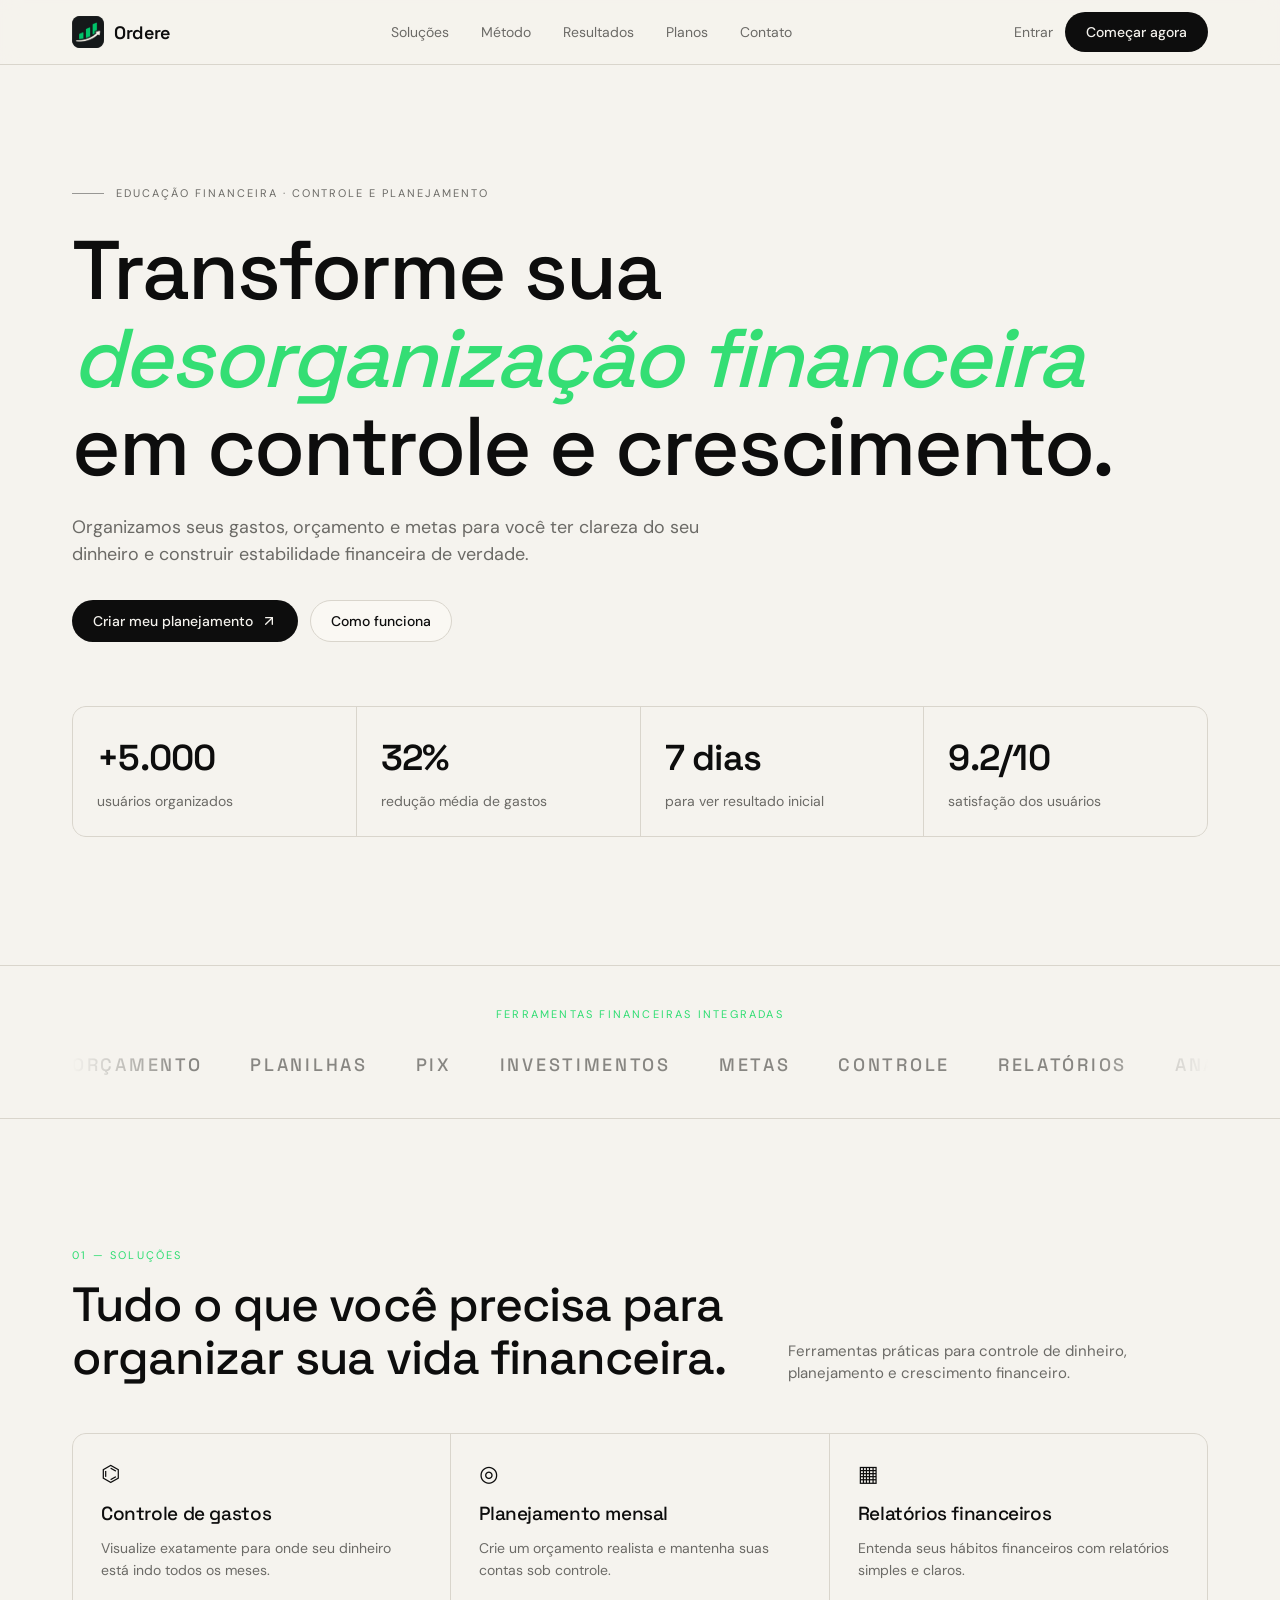
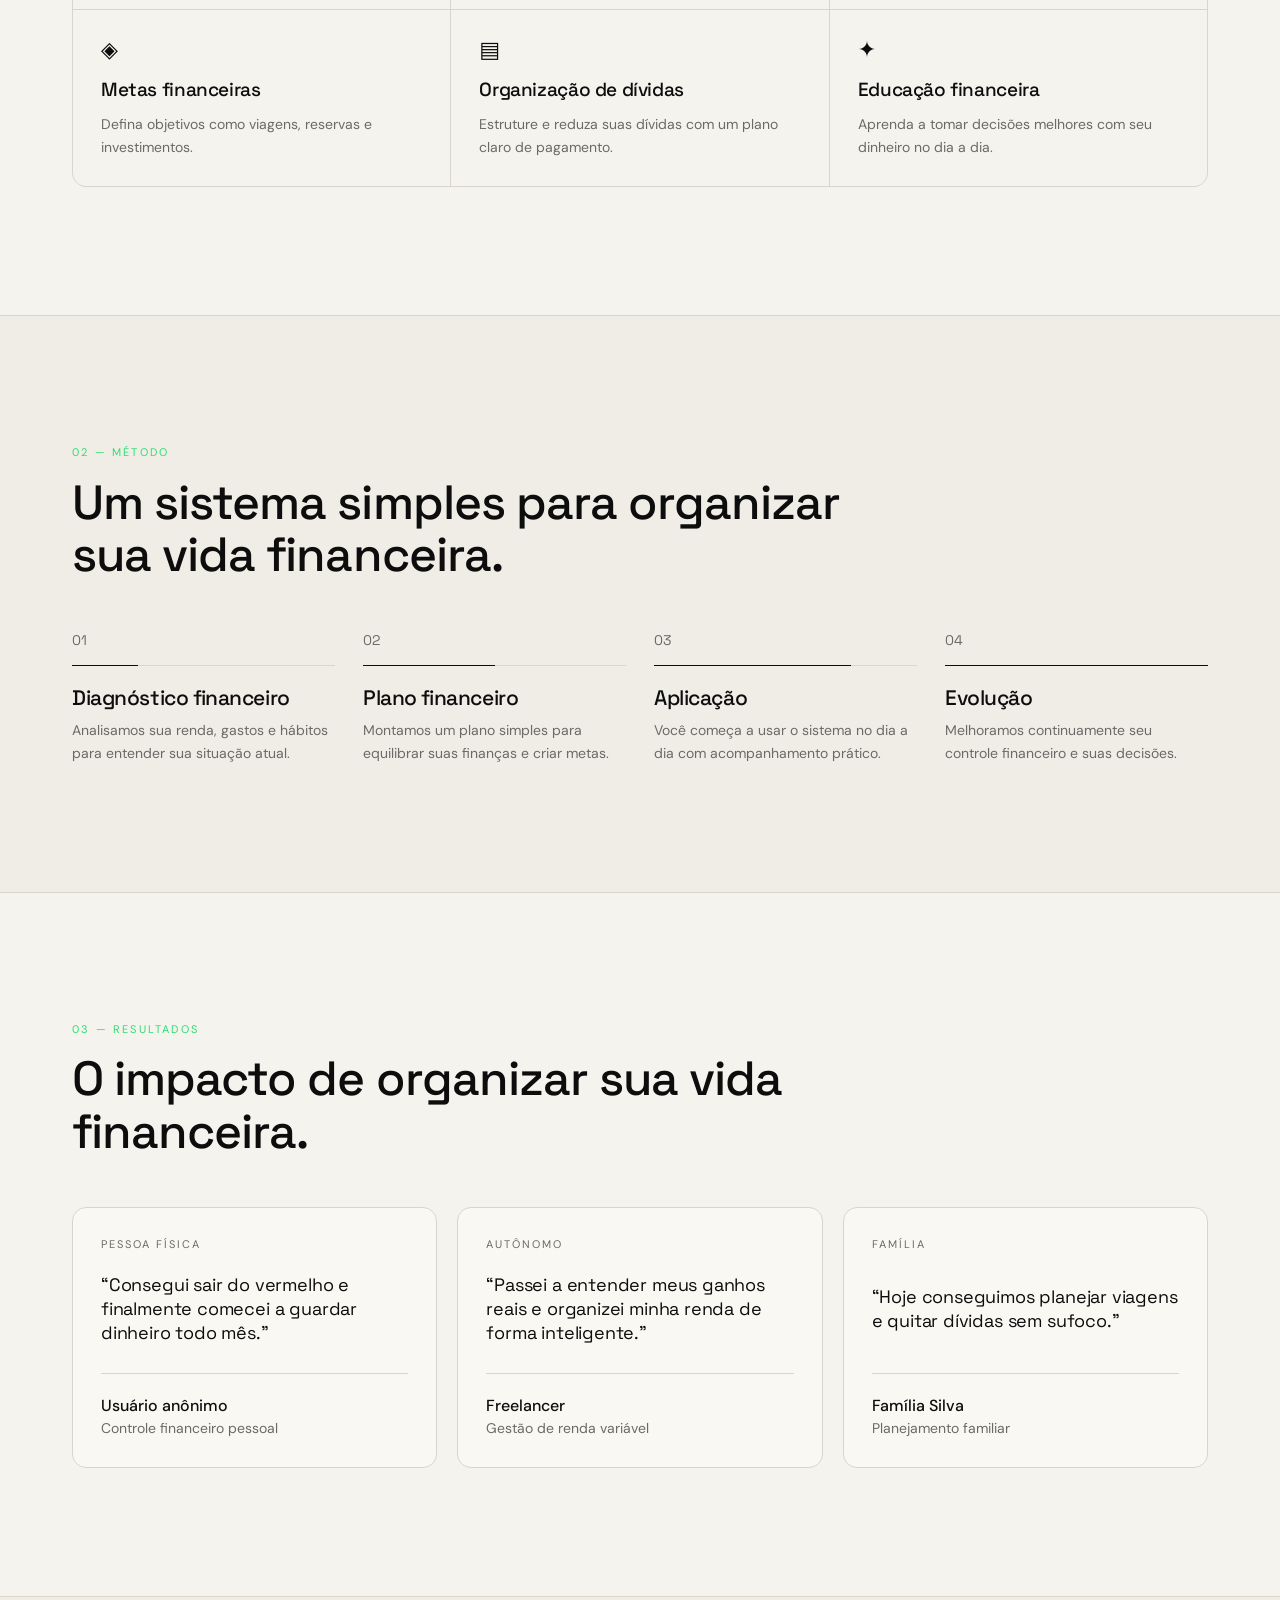
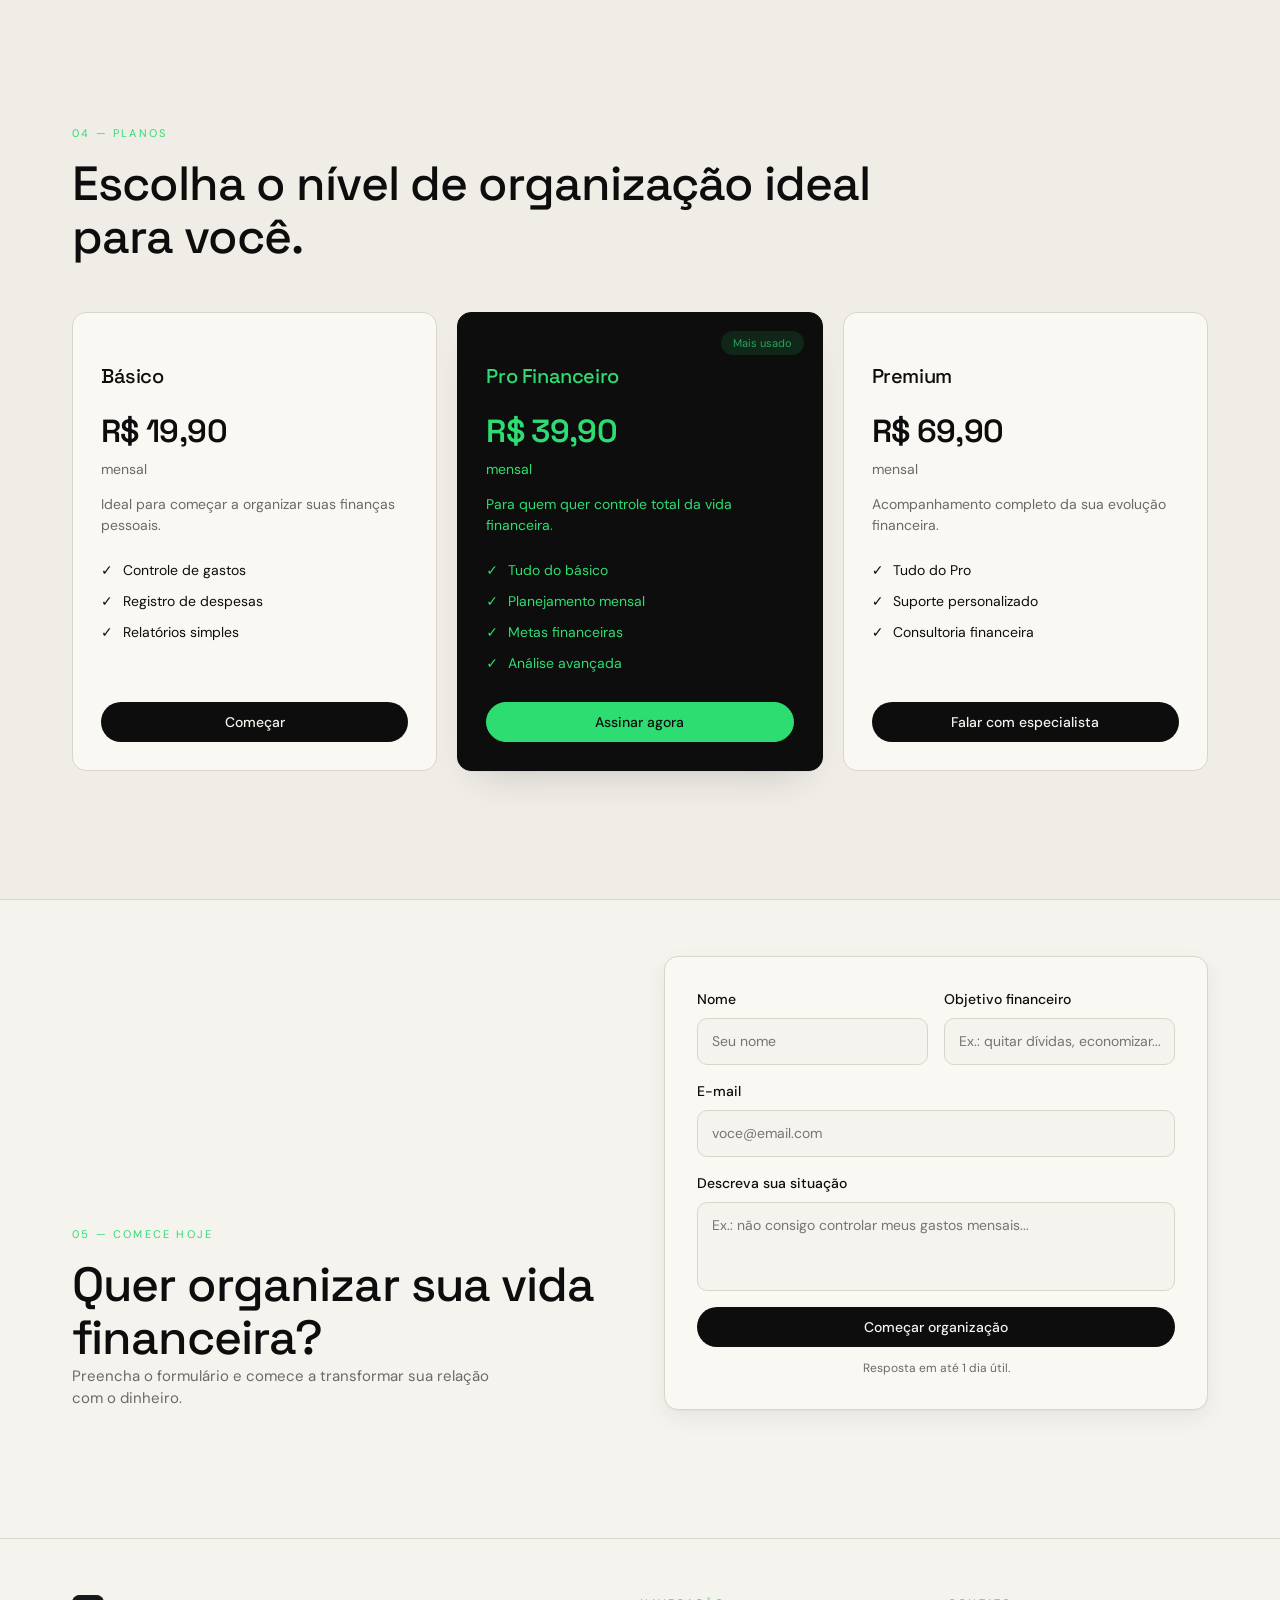
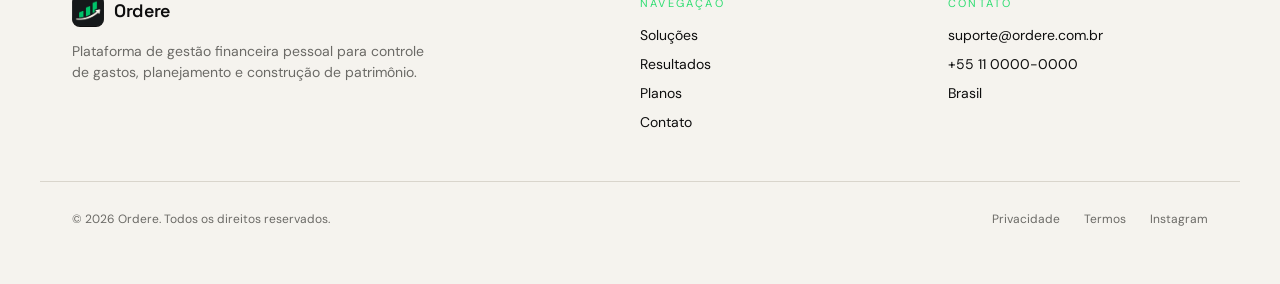
==== commit 08e1d87f: "feat: adiciona colunas no banco de dados" ====
--- a/index.html
+++ b/index.html
@@ -3,12 +3,13 @@
 <head>
   <meta charset="UTF-8" />
   <meta name="viewport" content="width=device-width, initial-scale=1.0" />
-  <title>Ordere — Consultoria em organização empresarial</title>
-  <meta name="description" content="Diagnóstico, processos, KPIs e governança para empresas que querem escalar com método. Resultado em 90 dias." />
+  <title>Ordere — Gestão Financeira Pessoal</title>
+  <meta name="description" content="Controle de gastos, planejamento financeiro, organização de orçamento e construção de patrimônio para sua vida financeira." />
   <link rel="preconnect" href="https://fonts.googleapis.com" />
   <link rel="preconnect" href="https://fonts.gstatic.com" crossorigin />
   <link href="https://fonts.googleapis.com/css2?family=Space+Grotesk:wght@400;500;600;700&family=DM+Sans:wght@400;500;600&display=swap" rel="stylesheet" />
   <link rel="stylesheet" href="css/land.css" />
+  <link rel="shortcut icon" href="assets/favicon-16x16.png" type="image/x-icon">
 </head>
 <body>
 
@@ -17,20 +18,21 @@
     <div class="container nav-inner">
       <a href="#" class="logo">
         <span class="logo-mark">
-          <svg viewBox="0 0 24 24" fill="none" stroke="currentColor" stroke-width="2" stroke-linecap="round" stroke-linejoin="round"><polygon points="12 2 2 7 12 12 22 7 12 2"></polygon><polyline points="2 17 12 22 22 17"></polyline><polyline points="2 12 12 17 22 12"></polyline></svg>
+          <!-- <svg viewBox="0 0 24 24" fill="none" stroke="currentColor" stroke-width="2" stroke-linecap="round" stroke-linejoin="round"><polygon points="12 2 2 7 12 12 22 7 12 2"></polygon><polyline points="2 17 12 22 22 17"></polyline><polyline points="2 12 12 17 22 12"></polyline></svg> -->
+           <img src="assets/LogoPngOrdere.png" alt="">
         </span>
         <span class="logo-text">Ordere</span>
       </a>
       <nav class="nav-links">
-        <a href="#servicos">Serviços</a>
-        <a href="#processo">Processo</a>
-        <a href="#cases">Cases</a>
-        <a href="#precos">Preços</a>
+        <a href="#servicos">Soluções</a>
+        <a href="#processo">Método</a>
+        <a href="#cases">Resultados</a>
+        <a href="#precos">Planos</a>
         <a href="#contato">Contato</a>
       </nav>
       <div class="nav-actions">
         <a href="login.html" class="link-muted hide-sm">Entrar</a>
-        <a href="#contato" class="btn btn-primary">Agendar diagnóstico</a>
+        <a href="#contato" class="btn btn-primary">Começar agora</a>
       </div>
     </div>
   </header>
@@ -40,30 +42,29 @@
     <div class="container">
       <div class="eyebrow">
         <span class="eyebrow-line"></span>
-        Consultoria empresarial · Desde 2014
+        Educação financeira · Controle e planejamento
       </div>
       <h1 class="hero-title">
-        Organização que transforma
-        <span class="italic muted"> caos operacional </span>
-        em crescimento previsível.
+        Transforme sua
+        <span class="italic muted">desorganização financeira</span>
+        em controle e crescimento.
       </h1>
       <p class="hero-sub">
-        Estruturamos processos, equipes e indicadores para empresas que querem escalar
-        sem perder o controle. Diagnóstico em 14 dias, resultado em 90.
+        Organizamos seus gastos, orçamento e metas para você ter clareza do seu dinheiro e construir estabilidade financeira de verdade.
       </p>
       <div class="hero-actions">
         <a href="#contato" class="btn btn-primary">
-          Começar diagnóstico
+          Criar meu planejamento
           <svg class="icon" viewBox="0 0 24 24" fill="none" stroke="currentColor" stroke-width="2" stroke-linecap="round" stroke-linejoin="round"><line x1="7" y1="17" x2="17" y2="7"></line><polyline points="7 7 17 7 17 17"></polyline></svg>
         </a>
         <a href="#processo" class="btn btn-outline">Como funciona</a>
       </div>
 
       <div class="metrics">
-        <div class="metric"><div class="metric-k">+180</div><div class="metric-v">empresas atendidas</div></div>
-        <div class="metric"><div class="metric-k">37%</div><div class="metric-v">ganho médio em produtividade</div></div>
-        <div class="metric"><div class="metric-k">14 dias</div><div class="metric-v">para o primeiro diagnóstico</div></div>
-        <div class="metric"><div class="metric-k">9.4/10</div><div class="metric-v">NPS dos clientes ativos</div></div>
+        <div class="metric"><div class="metric-k">+5.000</div><div class="metric-v">usuários organizados</div></div>
+        <div class="metric"><div class="metric-k">32%</div><div class="metric-v">redução média de gastos</div></div>
+        <div class="metric"><div class="metric-k">7 dias</div><div class="metric-v">para ver resultado inicial</div></div>
+        <div class="metric"><div class="metric-k">9.2/10</div><div class="metric-v">satisfação dos usuários</div></div>
       </div>
     </div>
   </section>
@@ -71,16 +72,12 @@
   <!-- LOGOS -->
   <section class="logos">
     <div class="container">
-      <p class="section-eyebrow center">Empresas que organizamos</p>
+      <p class="section-eyebrow center">Ferramentas financeiras integradas</p>
       <div class="marquee-mask">
         <div class="marquee-track">
-          <span>NORTHWIND</span><span>ACME CO.</span><span>LUMEN</span><span>FORMA</span>
-          <span>VÉRTICE</span><span>ATLAS</span><span>MERIDIAN</span><span>OBLIQUA</span>
-          <span>PRISMA</span><span>CASA NOVA</span><span>ORBE</span><span>TRAMA</span>
-          <!-- duplicate for seamless loop -->
-          <span>NORTHWIND</span><span>ACME CO.</span><span>LUMEN</span><span>FORMA</span>
-          <span>VÉRTICE</span><span>ATLAS</span><span>MERIDIAN</span><span>OBLIQUA</span>
-          <span>PRISMA</span><span>CASA NOVA</span><span>ORBE</span><span>TRAMA</span>
+          <span>ORÇAMENTO</span><span>PLANILHAS</span><span>PIX</span><span>INVESTIMENTOS</span>
+          <span>METAS</span><span>CONTROLE</span><span>RELATÓRIOS</span><span>ANÁLISE</span>
+          <span>ORÇAMENTO</span><span>PLANILHAS</span><span>PIX</span><span>INVESTIMENTOS</span>
         </div>
       </div>
     </div>
@@ -91,42 +88,42 @@
     <div class="container">
       <div class="section-head">
         <div>
-          <p class="section-eyebrow">01 — Serviços</p>
-          <h2 class="section-title">Seis frentes para colocar a casa em ordem.</h2>
-        </div>
-        <p class="section-lead">Cada projeto combina diagnóstico, implantação e acompanhamento — sem PDFs que ninguém lê.</p>
+          <p class="section-eyebrow">01 — Soluções</p>
+          <h2 class="section-title">Tudo o que você precisa para organizar sua vida financeira.</h2>
+        </div>
+        <p class="section-lead">Ferramentas práticas para controle de dinheiro, planejamento e crescimento financeiro.</p>
       </div>
 
       <div class="grid-cards">
         <article class="card">
           <div class="card-icon">⌬</div>
-          <h3>Mapeamento de processos</h3>
-          <p>Documentamos o seu fluxo real, eliminamos retrabalho e padronizamos rotinas críticas.</p>
+          <h3>Controle de gastos</h3>
+          <p>Visualize exatamente para onde seu dinheiro está indo todos os meses.</p>
         </article>
         <article class="card">
           <div class="card-icon">◎</div>
-          <h3>Estrutura de times</h3>
-          <p>Organograma, papéis claros e ritos de gestão para times de 5 a 500 pessoas.</p>
+          <h3>Planejamento mensal</h3>
+          <p>Crie um orçamento realista e mantenha suas contas sob controle.</p>
         </article>
         <article class="card">
           <div class="card-icon">▦</div>
-          <h3>KPIs e dashboards</h3>
-          <p>Indicadores que importam, conectados ao seu ERP/CRM com leitura semanal.</p>
+          <h3>Relatórios financeiros</h3>
+          <p>Entenda seus hábitos financeiros com relatórios simples e claros.</p>
         </article>
         <article class="card">
           <div class="card-icon">◈</div>
-          <h3>Planejamento estratégico</h3>
-          <p>OKRs trimestrais, roadmap anual e orçamento base-zero alinhados ao caixa.</p>
+          <h3>Metas financeiras</h3>
+          <p>Defina objetivos como viagens, reservas e investimentos.</p>
         </article>
         <article class="card">
           <div class="card-icon">▤</div>
-          <h3>Governança documental</h3>
-          <p>Políticas, manuais e SLAs versionados em uma única fonte da verdade.</p>
+          <h3>Organização de dívidas</h3>
+          <p>Estruture e reduza suas dívidas com um plano claro de pagamento.</p>
         </article>
         <article class="card">
           <div class="card-icon">✦</div>
-          <h3>Automação operacional</h3>
-          <p>Identificamos gargalos e implantamos automações sem trocar seus sistemas.</p>
+          <h3>Educação financeira</h3>
+          <p>Aprenda a tomar decisões melhores com seu dinheiro no dia a dia.</p>
         </article>
       </div>
     </div>
@@ -135,33 +132,33 @@
   <!-- PROCESSO -->
   <section id="processo" class="section section-alt">
     <div class="container">
-      <p class="section-eyebrow">02 — Processo</p>
-      <h2 class="section-title narrow">Um método testado em mais de 180 empresas brasileiras.</h2>
+      <p class="section-eyebrow">02 — Método</p>
+      <h2 class="section-title narrow">Um sistema simples para organizar sua vida financeira.</h2>
 
       <div class="steps">
         <div class="step">
           <div class="step-n">01</div>
           <div class="step-bar"><div class="step-bar-fill" style="width:25%"></div></div>
-          <h3>Diagnóstico</h3>
-          <p>Em duas semanas, mapeamos processos, pessoas e números. Você recebe um raio-x da operação.</p>
+          <h3>Diagnóstico financeiro</h3>
+          <p>Analisamos sua renda, gastos e hábitos para entender sua situação atual.</p>
         </div>
         <div class="step">
           <div class="step-n">02</div>
           <div class="step-bar"><div class="step-bar-fill" style="width:50%"></div></div>
-          <h3>Plano de ação</h3>
-          <p>Priorizamos iniciativas por impacto e esforço. Cronograma de 90 dias com responsáveis nomeados.</p>
+          <h3>Plano financeiro</h3>
+          <p>Montamos um plano simples para equilibrar suas finanças e criar metas.</p>
         </div>
         <div class="step">
           <div class="step-n">03</div>
           <div class="step-bar"><div class="step-bar-fill" style="width:75%"></div></div>
-          <h3>Implantação</h3>
-          <p>Trabalhamos lado a lado com seu time. Ritos semanais, entregas quinzenais, ajustes contínuos.</p>
+          <h3>Aplicação</h3>
+          <p>Você começa a usar o sistema no dia a dia com acompanhamento prático.</p>
         </div>
         <div class="step">
           <div class="step-n">04</div>
           <div class="step-bar"><div class="step-bar-fill" style="width:100%"></div></div>
-          <h3>Sustentação</h3>
-          <p>Indicadores monitorados, manuais vivos e mentoria mensal para a liderança após o projeto.</p>
+          <h3>Evolução</h3>
+          <p>Melhoramos continuamente seu controle financeiro e suas decisões.</p>
         </div>
       </div>
     </div>
@@ -170,24 +167,24 @@
   <!-- CASES -->
   <section id="cases" class="section">
     <div class="container">
-      <p class="section-eyebrow">03 — Cases</p>
-      <h2 class="section-title">O que muda depois que a empresa entra em ordem.</h2>
+      <p class="section-eyebrow">03 — Resultados</p>
+      <h2 class="section-title">O impacto de organizar sua vida financeira.</h2>
 
       <div class="cases">
         <figure class="case">
-          <div class="case-sector">Indústria · 240 colaboradores</div>
-          <blockquote>“Reduzimos em 41% o tempo de fechamento mensal e ganhamos visibilidade de margem por linha de produto.”</blockquote>
-          <figcaption><strong>Helena Vasques</strong><span>CFO, Indústria Vértice</span></figcaption>
+          <div class="case-sector">Pessoa física</div>
+          <blockquote>“Consegui sair do vermelho e finalmente comecei a guardar dinheiro todo mês.”</blockquote>
+          <figcaption><strong>Usuário anônimo</strong><span>Controle financeiro pessoal</span></figcaption>
         </figure>
         <figure class="case">
-          <div class="case-sector">Varejo · 18 lojas</div>
-          <blockquote>“A reestruturação de processos liberou os sócios da operação. Hoje rodamos com 22% menos retrabalho.”</blockquote>
-          <figcaption><strong>Rafael Munhoz</strong><span>CEO, Casa Nova Retail</span></figcaption>
+          <div class="case-sector">Autônomo</div>
+          <blockquote>“Passei a entender meus ganhos reais e organizei minha renda de forma inteligente.”</blockquote>
+          <figcaption><strong>Freelancer</strong><span>Gestão de renda variável</span></figcaption>
         </figure>
         <figure class="case">
-          <div class="case-sector">Serviços · 65 colaboradores</div>
-          <blockquote>“Saímos de planilhas soltas para um painel único de indicadores. A diretoria toma decisões em horas, não semanas.”</blockquote>
-          <figcaption><strong>Camila Bertoldo</strong><span>Diretora de Operações, Atlas</span></figcaption>
+          <div class="case-sector">Família</div>
+          <blockquote>“Hoje conseguimos planejar viagens e quitar dívidas sem sufoco.”</blockquote>
+          <figcaption><strong>Família Silva</strong><span>Planejamento familiar</span></figcaption>
         </figure>
       </div>
     </div>
@@ -196,52 +193,49 @@
   <!-- PREÇOS -->
   <section id="precos" class="section section-alt">
     <div class="container">
-      <p class="section-eyebrow">04 — Investimento</p>
-      <h2 class="section-title narrow">Planos transparentes. Escopo combinado antes de assinar.</h2>
+      <p class="section-eyebrow">04 — Planos</p>
+      <h2 class="section-title narrow">Escolha o nível de organização ideal para você.</h2>
 
       <div class="plans">
         <div class="plan">
-          <h3>Diagnóstico</h3>
-          <div class="plan-price">R$ 9.800</div>
-          <div class="plan-period">projeto único · 14 dias</div>
-          <p class="plan-desc">Para quem quer um raio-x objetivo antes de decidir o próximo passo.</p>
+          <h3>Básico</h3>
+          <div class="plan-price">R$ 19,90</div>
+          <div class="plan-period">mensal</div>
+          <p class="plan-desc">Ideal para começar a organizar suas finanças pessoais.</p>
           <ul>
-            <li>Mapeamento de até 6 processos críticos</li>
-            <li>Entrevistas com liderança</li>
-            <li>Relatório executivo + plano de ação</li>
-            <li>Apresentação para o board</li>
+            <li>Controle de gastos</li>
+            <li>Registro de despesas</li>
+            <li>Relatórios simples</li>
           </ul>
-          <a href="#contato" class="btn btn-primary block">Solicitar proposta</a>
+          <a href="#contato" class="btn btn-primary block">Começar</a>
         </div>
 
         <div class="plan plan-featured">
-          <div class="plan-tag">Mais escolhido</div>
-          <h3>Implantação 90 dias</h3>
-          <div class="plan-price">R$ 38.000</div>
-          <div class="plan-period">ciclo de 3 meses</div>
-          <p class="plan-desc">Diagnóstico + execução lado a lado com o seu time.</p>
+          <div class="plan-tag">Mais usado</div>
+          <h3>Pro Financeiro</h3>
+          <div class="plan-price">R$ 39,90</div>
+          <div class="plan-period">mensal</div>
+          <p class="plan-desc">Para quem quer controle total da vida financeira.</p>
           <ul>
-            <li>Tudo do plano Diagnóstico</li>
-            <li>Consultor sênior dedicado</li>
-            <li>Implantação de KPIs e ritos</li>
-            <li>Treinamento da liderança</li>
-            <li>Acompanhamento semanal</li>
+            <li>Tudo do básico</li>
+            <li>Planejamento mensal</li>
+            <li>Metas financeiras</li>
+            <li>Análise avançada</li>
           </ul>
-          <a href="#contato" class="btn btn-invert block">Começar agora</a>
+          <a href="#contato" class="btn btn-invert block">Assinar agora</a>
         </div>
 
         <div class="plan">
-          <h3>Sustentação</h3>
-          <div class="plan-price">R$ 6.500</div>
-          <div class="plan-period">mensal · após implantação</div>
-          <p class="plan-desc">Mentoria contínua para sustentar resultados e evoluir o modelo.</p>
+          <h3>Premium</h3>
+          <div class="plan-price">R$ 69,90</div>
+          <div class="plan-period">mensal</div>
+          <p class="plan-desc">Acompanhamento completo da sua evolução financeira.</p>
           <ul>
-            <li>Mentoria mensal com C-level</li>
-            <li>Revisão trimestral de KPIs</li>
-            <li>Atualização de manuais</li>
-            <li>Suporte por canal direto</li>
+            <li>Tudo do Pro</li>
+            <li>Suporte personalizado</li>
+            <li>Consultoria financeira</li>
           </ul>
-          <a href="#contato" class="btn btn-primary block">Falar com consultor</a>
+          <a href="#contato" class="btn btn-primary block">Falar com especialista</a>
         </div>
       </div>
     </div>
@@ -251,11 +245,10 @@
   <section id="contato" class="section">
     <div class="container cta-grid">
       <div>
-        <p class="section-eyebrow">05 — Vamos conversar</p>
-        <h2 class="section-title">Pronto para colocar a sua empresa em ordem?</h2>
+        <p class="section-eyebrow">05 — Comece hoje</p>
+        <h2 class="section-title">Quer organizar sua vida financeira?</h2>
         <p class="section-lead">
-          Agende um diagnóstico gratuito de 30 minutos com um de nossos sócios.
-          Sem compromisso, sem proposta enviada por e-mail.
+          Preencha o formulário e comece a transformar sua relação com o dinheiro.
         </p>
       </div>
 
@@ -263,22 +256,22 @@
         <div class="form-row">
           <div class="field">
             <label>Nome</label>
-            <input type="text" placeholder="Seu nome completo" required />
+            <input type="text" placeholder="Seu nome" required />
           </div>
           <div class="field">
-            <label>Empresa</label>
-            <input type="text" placeholder="Razão social" required />
+            <label>Objetivo financeiro</label>
+            <input type="text" placeholder="Ex.: quitar dívidas, economizar..." required />
           </div>
         </div>
         <div class="field">
-          <label>E-mail corporativo</label>
-          <input type="email" placeholder="voce@empresa.com" required />
+          <label>E-mail</label>
+          <input type="email" placeholder="voce@email.com" required />
         </div>
         <div class="field">
-          <label>Conte um pouco do desafio</label>
-          <textarea rows="3" placeholder="Ex.: temos 80 colaboradores e processos pouco documentados…"></textarea>
-        </div>
-        <button type="submit" class="btn btn-primary block">Agendar diagnóstico</button>
+          <label>Descreva sua situação</label>
+          <textarea rows="3" placeholder="Ex.: não consigo controlar meus gastos mensais..."></textarea>
+        </div>
+        <button type="submit" class="btn btn-primary block">Começar organização</button>
         <p class="form-note">Resposta em até 1 dia útil.</p>
       </form>
     </div>
@@ -290,36 +283,36 @@
       <div class="footer-brand">
         <a href="#" class="logo">
           <span class="logo-mark">
-            <svg viewBox="0 0 24 24" fill="none" stroke="currentColor" stroke-width="2" stroke-linecap="round" stroke-linejoin="round"><polygon points="12 2 2 7 12 12 22 7 12 2"></polygon><polyline points="2 17 12 22 22 17"></polyline><polyline points="2 12 12 17 22 12"></polyline></svg>
+            <img src="assets/LogoPngOrdere.png" alt="">
           </span>
           <span class="logo-text">Ordere</span>
         </a>
-        <p>Consultoria em organização empresarial. Diagnóstico, processos, indicadores e governança para empresas que querem crescer com método.</p>
+        <p>Plataforma de gestão financeira pessoal para controle de gastos, planejamento e construção de patrimônio.</p>
       </div>
       <div>
-        <div class="section-eyebrow">Empresa</div>
+        <div class="section-eyebrow">Navegação</div>
         <ul class="footer-list">
-          <li><a href="#servicos">Serviços</a></li>
-          <li><a href="#cases">Cases</a></li>
-          <li><a href="#precos">Investimento</a></li>
+          <li><a href="#servicos">Soluções</a></li>
+          <li><a href="#cases">Resultados</a></li>
+          <li><a href="#precos">Planos</a></li>
           <li><a href="#contato">Contato</a></li>
         </ul>
       </div>
       <div>
         <div class="section-eyebrow">Contato</div>
         <ul class="footer-list">
-          <li>contato@ordere.com.br</li>
-          <li>+55 11 4002-8922</li>
-          <li>São Paulo · Brasil</li>
+          <li>suporte@ordere.com.br</li>
+          <li>+55 11 0000-0000</li>
+          <li>Brasil</li>
         </ul>
       </div>
     </div>
     <div class="container footer-bottom">
-      <div>© <span id="year"></span> Ordere Consultoria. Todos os direitos reservados.</div>
+      <div>© <span id="year"></span> Ordere. Todos os direitos reservados.</div>
       <div class="footer-legal">
         <a href="#">Privacidade</a>
         <a href="#">Termos</a>
-        <a href="#">LinkedIn</a>
+        <a href="#">Instagram</a>
       </div>
     </div>
   </footer>
--- a/css/land.css
+++ b/css/land.css
@@ -165,7 +165,7 @@
   letter-spacing: -0.025em;
 }
 .italic { font-style: italic; font-family: var(--font-display); }
-.muted { color: #2ddd71; }
+.muted { color: #34DE74; }
 .hero-sub {
   margin-top: 24px;
   max-width: 640px;
@@ -413,6 +413,9 @@
 .plan .btn { margin-top: 28px; }
 
 /* CONTATO */
+#contato { padding-top: 32px; }
+@media (min-width: 768px) { #contato { padding-top: 56px; } }
+
 .cta-grid {
   display: grid;
   grid-template-columns: 1fr;
@@ -461,6 +464,8 @@
   grid-template-columns: 1fr;
   gap: 40px;
 }
+
+
 @media (min-width: 768px) { .footer-grid { grid-template-columns: 2fr 1fr 1fr; gap: 48px; } }
 .footer-brand p { margin-top: 14px; max-width: 360px; font-size: 14px; color: var(--muted); }
 .footer-list { margin-top: 14px; display: flex; flex-direction: column; gap: 8px; font-size: 14px; }
@@ -481,3 +486,29 @@
 }
 .footer-legal { display: flex; gap: 24px; }
 .footer-legal a:hover { color: var(--ink); }
+
+.plan.plan-featured{
+  color: #2ddd71;
+}
+
+.plan.plan-featured .plan-tag{
+  color: rgba(45,221,113,.7);
+  background: rgba(45,221,113,.12);
+}
+
+.plan-featured .plan-price { color: #2ddd71; }
+.plan-featured .plan-period { color: #2ddd71; }
+.plan-featured .plan-desc { color: #2ddd71; }
+.plan-featured ul li { color: #2ddd71; }
+.plan-featured ul li::before { color: #2ddd71; }
+
+.plan-featured .btn.btn-invert {
+  background: #2ddd71;
+  color: var(--ink);
+  border-color: #2ddd71;
+}
+.plan-featured .btn.btn-invert:hover {
+  background: #24c462;
+  border-color: #24c462;
+  color: white;
+}
